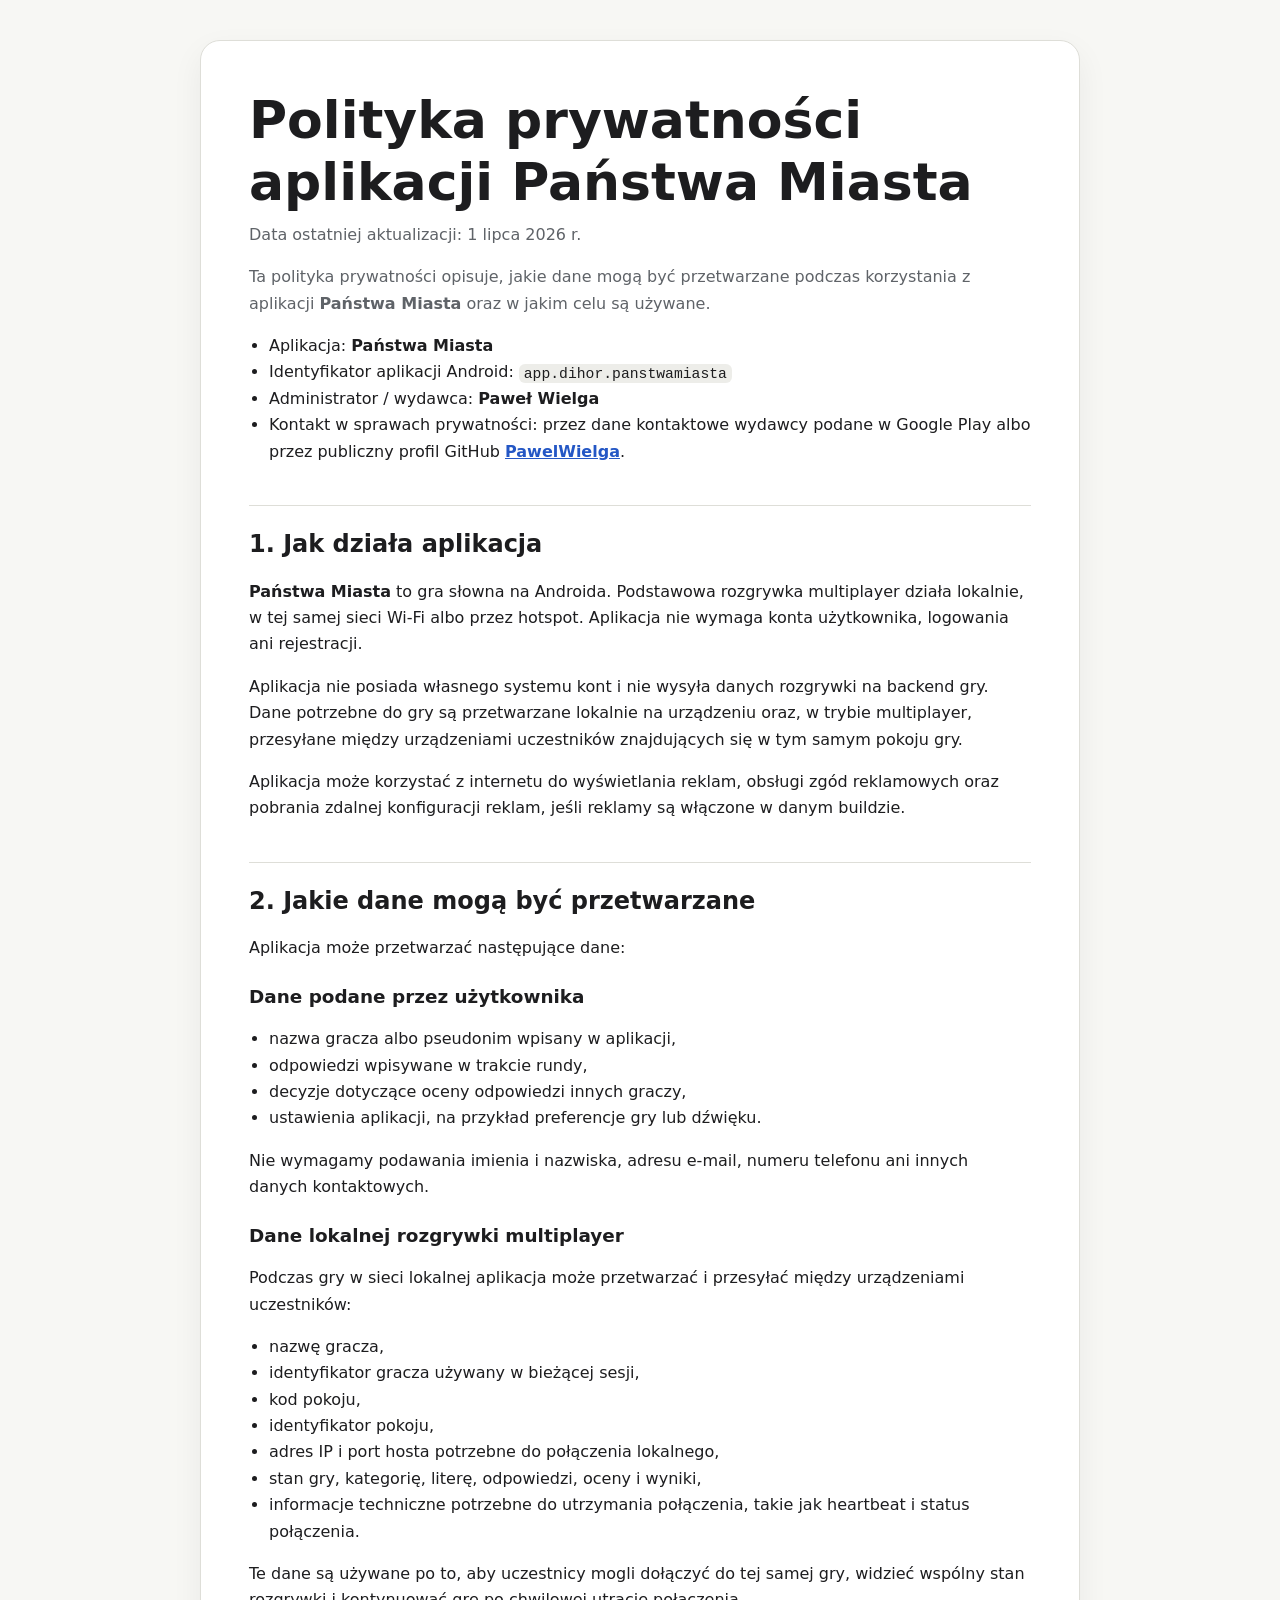
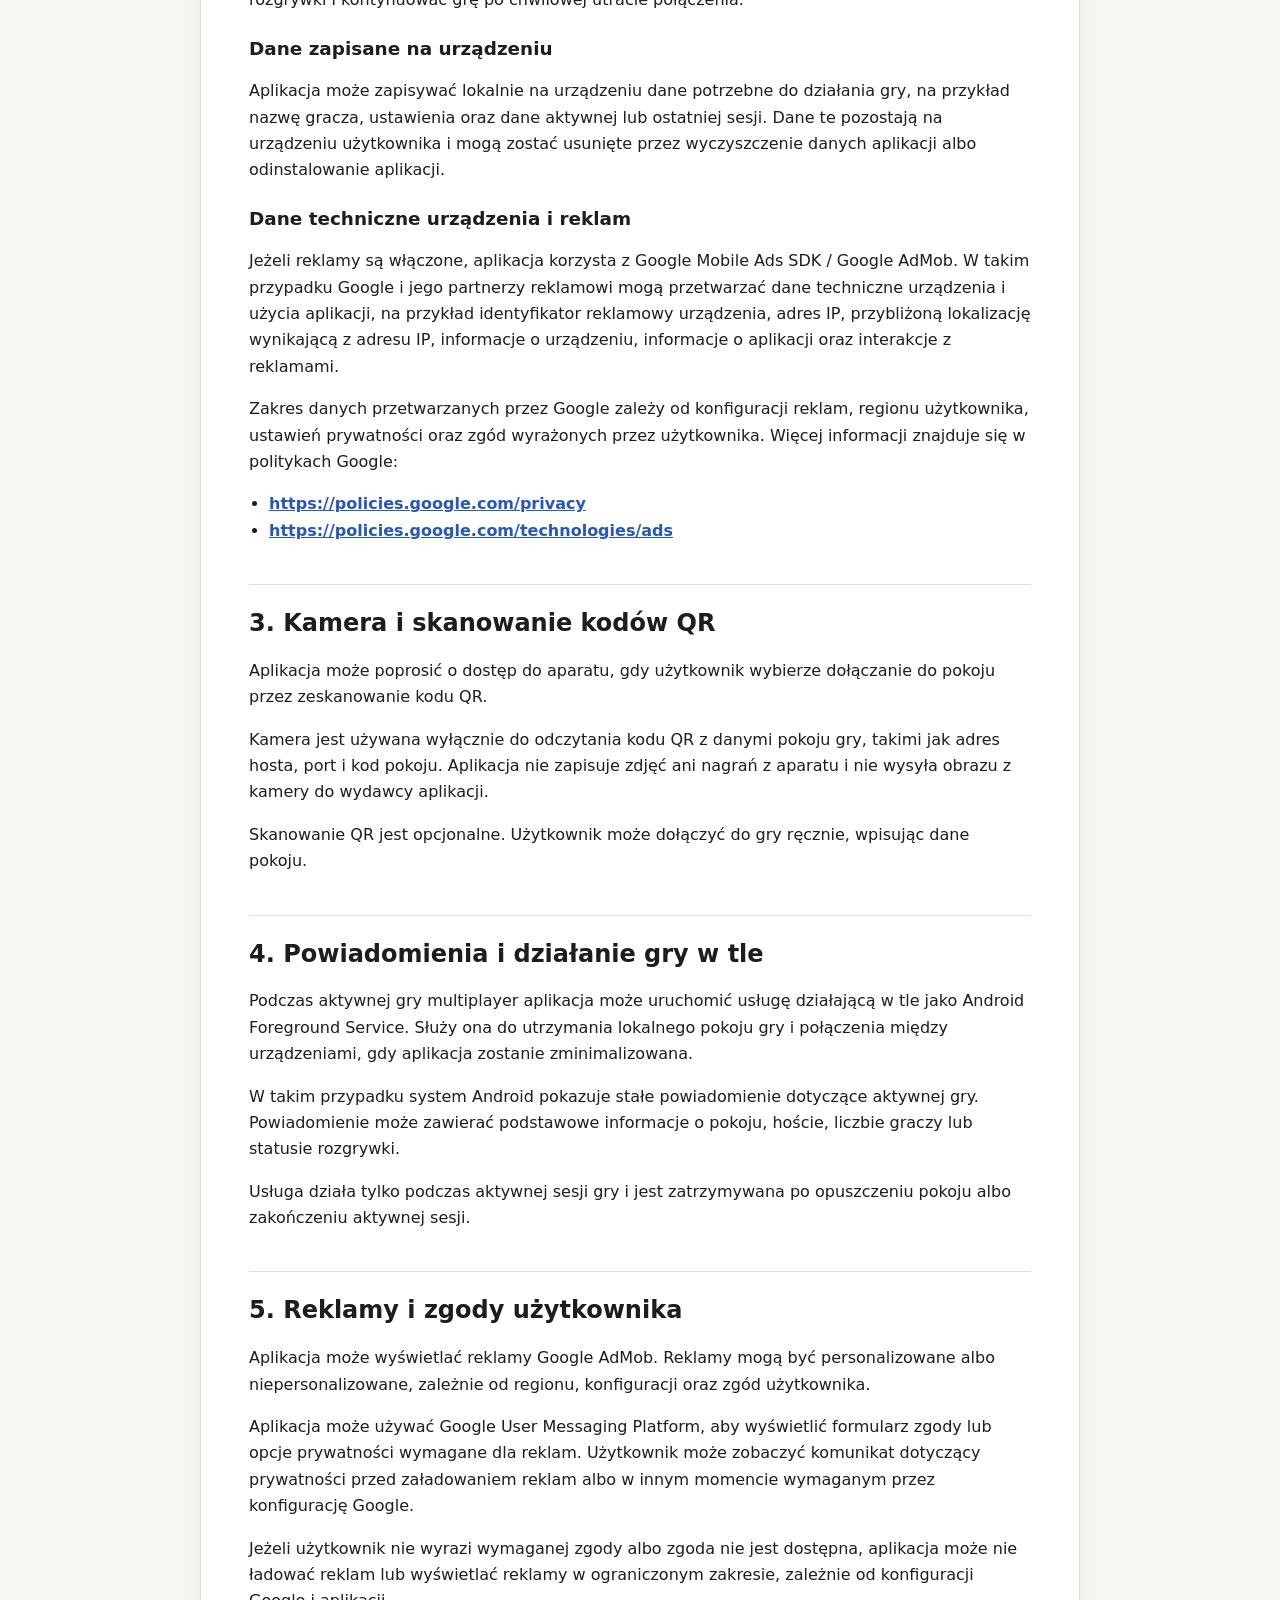
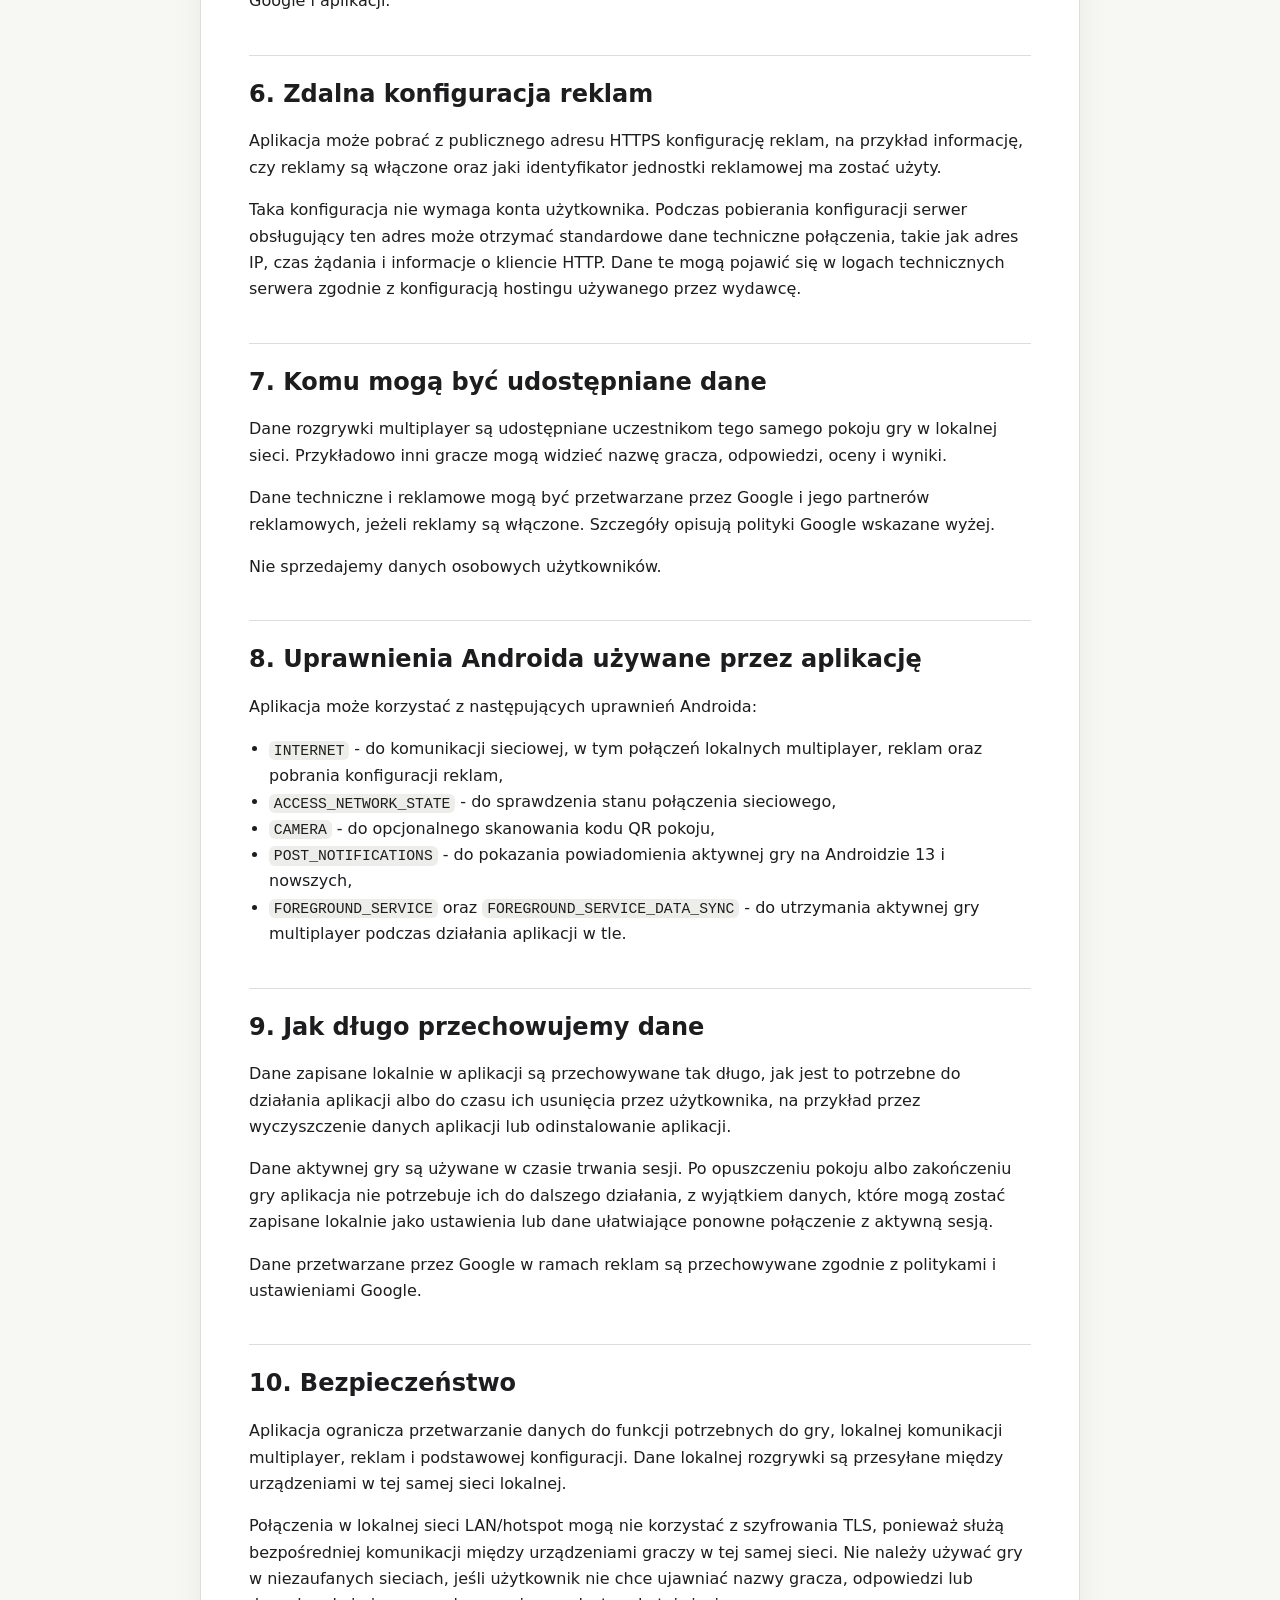
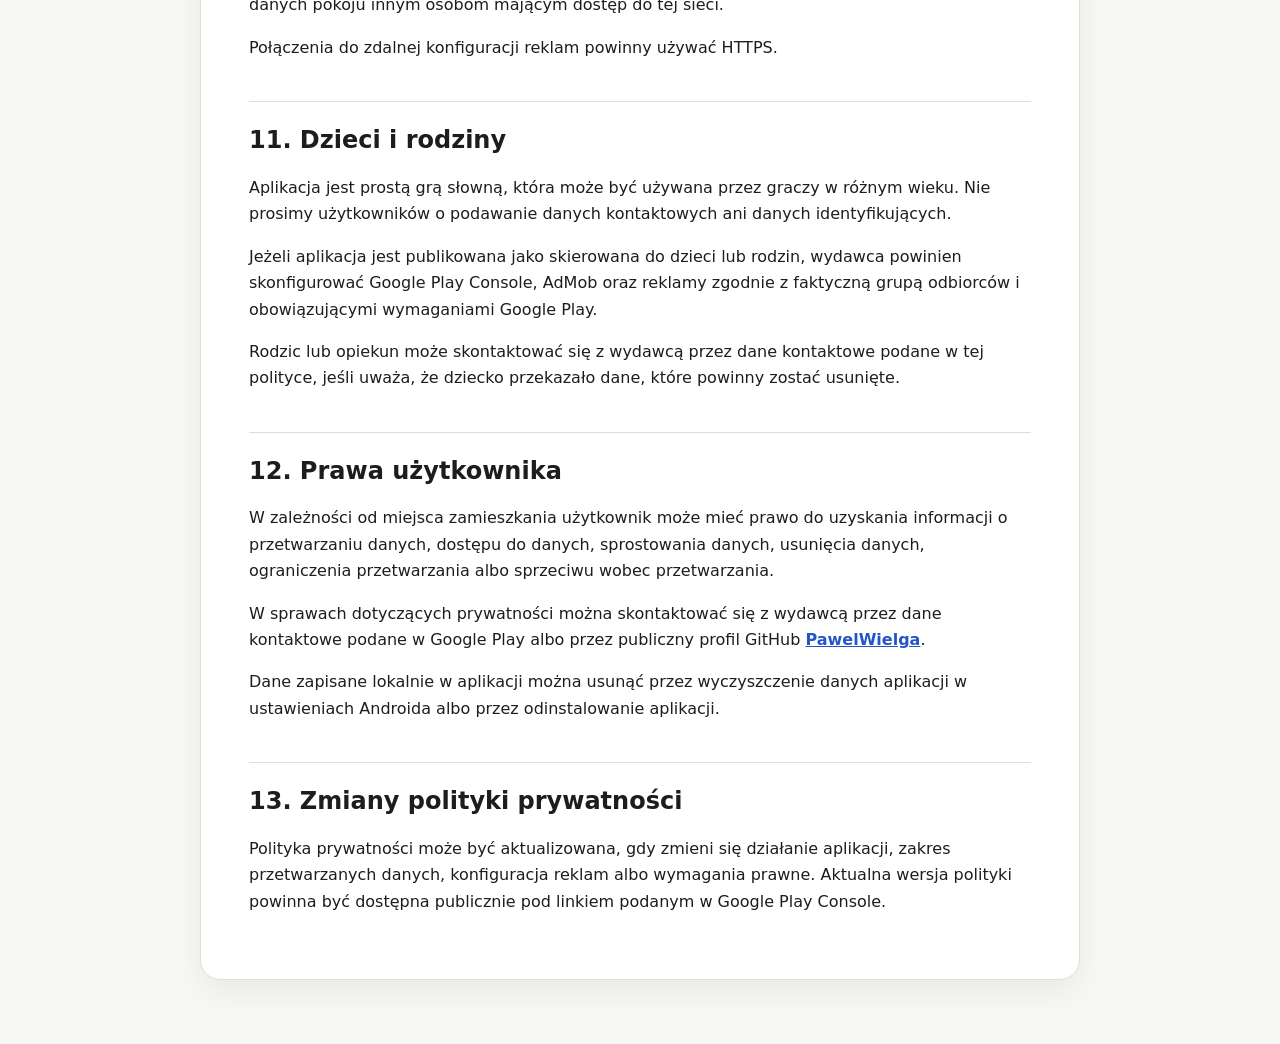
==== privacy-policy/index.html @ cb7a9057 "Add public privacy policy page" ====
<!doctype html>
<html lang="pl">
<head>
  <meta charset="utf-8">
  <meta name="viewport" content="width=device-width, initial-scale=1">
  <title>Polityka prywatności - Państwa Miasta</title>
  <meta name="description" content="Polityka prywatności aplikacji Państwa Miasta.">
  <style>
    :root {
      color-scheme: light dark;
      --background: #f7f7f4;
      --surface: #ffffff;
      --text: #1d1d1f;
      --muted: #5f6368;
      --accent: #2457c5;
      --border: #deded8;
    }

    @media (prefers-color-scheme: dark) {
      :root {
        --background: #111214;
        --surface: #1b1c1f;
        --text: #f5f5f5;
        --muted: #b8b8b8;
        --accent: #8ab4ff;
        --border: #303236;
      }
    }

    * {
      box-sizing: border-box;
    }

    body {
      margin: 0;
      font-family: system-ui, -apple-system, BlinkMacSystemFont, "Segoe UI", sans-serif;
      background: var(--background);
      color: var(--text);
      line-height: 1.65;
    }

    main {
      max-width: 920px;
      margin: 0 auto;
      padding: 40px 20px 64px;
    }

    article {
      background: var(--surface);
      border: 1px solid var(--border);
      border-radius: 20px;
      padding: clamp(24px, 5vw, 48px);
      box-shadow: 0 12px 32px rgba(0, 0, 0, 0.06);
    }

    h1, h2, h3 {
      line-height: 1.2;
      color: var(--text);
    }

    h1 {
      margin: 0 0 8px;
      font-size: clamp(2rem, 6vw, 3.25rem);
    }

    h2 {
      margin-top: 40px;
      padding-top: 24px;
      border-top: 1px solid var(--border);
      font-size: 1.5rem;
    }

    h3 {
      margin-top: 24px;
      font-size: 1.15rem;
    }

    p, li {
      font-size: 1rem;
    }

    .lead, .meta {
      color: var(--muted);
    }

    .meta {
      margin-top: 0;
    }

    a {
      color: var(--accent);
      font-weight: 650;
    }

    code {
      padding: 0.1rem 0.3rem;
      border-radius: 6px;
      background: color-mix(in srgb, var(--border) 55%, transparent);
      font-family: ui-monospace, SFMono-Regular, Menlo, Consolas, monospace;
      font-size: 0.92em;
    }

    ul {
      padding-left: 1.25rem;
    }
  </style>
</head>
<body>
  <main>
    <article>
      <h1>Polityka prywatności aplikacji Państwa Miasta</h1>
      <p class="meta">Data ostatniej aktualizacji: 1 lipca 2026 r.</p>
      <p class="lead">Ta polityka prywatności opisuje, jakie dane mogą być przetwarzane podczas korzystania z aplikacji <strong>Państwa Miasta</strong> oraz w jakim celu są używane.</p>

      <ul>
        <li>Aplikacja: <strong>Państwa Miasta</strong></li>
        <li>Identyfikator aplikacji Android: <code>app.dihor.panstwamiasta</code></li>
        <li>Administrator / wydawca: <strong>Paweł Wielga</strong></li>
        <li>Kontakt w sprawach prywatności: przez dane kontaktowe wydawcy podane w Google Play albo przez publiczny profil GitHub <a href="https://github.com/PawelWielga">PawelWielga</a>.</li>
      </ul>

      <h2>1. Jak działa aplikacja</h2>
      <p><strong>Państwa Miasta</strong> to gra słowna na Androida. Podstawowa rozgrywka multiplayer działa lokalnie, w tej samej sieci Wi-Fi albo przez hotspot. Aplikacja nie wymaga konta użytkownika, logowania ani rejestracji.</p>
      <p>Aplikacja nie posiada własnego systemu kont i nie wysyła danych rozgrywki na backend gry. Dane potrzebne do gry są przetwarzane lokalnie na urządzeniu oraz, w trybie multiplayer, przesyłane między urządzeniami uczestników znajdujących się w tym samym pokoju gry.</p>
      <p>Aplikacja może korzystać z internetu do wyświetlania reklam, obsługi zgód reklamowych oraz pobrania zdalnej konfiguracji reklam, jeśli reklamy są włączone w danym buildzie.</p>

      <h2>2. Jakie dane mogą być przetwarzane</h2>
      <p>Aplikacja może przetwarzać następujące dane:</p>

      <h3>Dane podane przez użytkownika</h3>
      <ul>
        <li>nazwa gracza albo pseudonim wpisany w aplikacji,</li>
        <li>odpowiedzi wpisywane w trakcie rundy,</li>
        <li>decyzje dotyczące oceny odpowiedzi innych graczy,</li>
        <li>ustawienia aplikacji, na przykład preferencje gry lub dźwięku.</li>
      </ul>
      <p>Nie wymagamy podawania imienia i nazwiska, adresu e-mail, numeru telefonu ani innych danych kontaktowych.</p>

      <h3>Dane lokalnej rozgrywki multiplayer</h3>
      <p>Podczas gry w sieci lokalnej aplikacja może przetwarzać i przesyłać między urządzeniami uczestników:</p>
      <ul>
        <li>nazwę gracza,</li>
        <li>identyfikator gracza używany w bieżącej sesji,</li>
        <li>kod pokoju,</li>
        <li>identyfikator pokoju,</li>
        <li>adres IP i port hosta potrzebne do połączenia lokalnego,</li>
        <li>stan gry, kategorię, literę, odpowiedzi, oceny i wyniki,</li>
        <li>informacje techniczne potrzebne do utrzymania połączenia, takie jak heartbeat i status połączenia.</li>
      </ul>
      <p>Te dane są używane po to, aby uczestnicy mogli dołączyć do tej samej gry, widzieć wspólny stan rozgrywki i kontynuować grę po chwilowej utracie połączenia.</p>

      <h3>Dane zapisane na urządzeniu</h3>
      <p>Aplikacja może zapisywać lokalnie na urządzeniu dane potrzebne do działania gry, na przykład nazwę gracza, ustawienia oraz dane aktywnej lub ostatniej sesji. Dane te pozostają na urządzeniu użytkownika i mogą zostać usunięte przez wyczyszczenie danych aplikacji albo odinstalowanie aplikacji.</p>

      <h3>Dane techniczne urządzenia i reklam</h3>
      <p>Jeżeli reklamy są włączone, aplikacja korzysta z Google Mobile Ads SDK / Google AdMob. W takim przypadku Google i jego partnerzy reklamowi mogą przetwarzać dane techniczne urządzenia i użycia aplikacji, na przykład identyfikator reklamowy urządzenia, adres IP, przybliżoną lokalizację wynikającą z adresu IP, informacje o urządzeniu, informacje o aplikacji oraz interakcje z reklamami.</p>
      <p>Zakres danych przetwarzanych przez Google zależy od konfiguracji reklam, regionu użytkownika, ustawień prywatności oraz zgód wyrażonych przez użytkownika. Więcej informacji znajduje się w politykach Google:</p>
      <ul>
        <li><a href="https://policies.google.com/privacy">https://policies.google.com/privacy</a></li>
        <li><a href="https://policies.google.com/technologies/ads">https://policies.google.com/technologies/ads</a></li>
      </ul>

      <h2>3. Kamera i skanowanie kodów QR</h2>
      <p>Aplikacja może poprosić o dostęp do aparatu, gdy użytkownik wybierze dołączanie do pokoju przez zeskanowanie kodu QR.</p>
      <p>Kamera jest używana wyłącznie do odczytania kodu QR z danymi pokoju gry, takimi jak adres hosta, port i kod pokoju. Aplikacja nie zapisuje zdjęć ani nagrań z aparatu i nie wysyła obrazu z kamery do wydawcy aplikacji.</p>
      <p>Skanowanie QR jest opcjonalne. Użytkownik może dołączyć do gry ręcznie, wpisując dane pokoju.</p>

      <h2>4. Powiadomienia i działanie gry w tle</h2>
      <p>Podczas aktywnej gry multiplayer aplikacja może uruchomić usługę działającą w tle jako Android Foreground Service. Służy ona do utrzymania lokalnego pokoju gry i połączenia między urządzeniami, gdy aplikacja zostanie zminimalizowana.</p>
      <p>W takim przypadku system Android pokazuje stałe powiadomienie dotyczące aktywnej gry. Powiadomienie może zawierać podstawowe informacje o pokoju, hoście, liczbie graczy lub statusie rozgrywki.</p>
      <p>Usługa działa tylko podczas aktywnej sesji gry i jest zatrzymywana po opuszczeniu pokoju albo zakończeniu aktywnej sesji.</p>

      <h2>5. Reklamy i zgody użytkownika</h2>
      <p>Aplikacja może wyświetlać reklamy Google AdMob. Reklamy mogą być personalizowane albo niepersonalizowane, zależnie od regionu, konfiguracji oraz zgód użytkownika.</p>
      <p>Aplikacja może używać Google User Messaging Platform, aby wyświetlić formularz zgody lub opcje prywatności wymagane dla reklam. Użytkownik może zobaczyć komunikat dotyczący prywatności przed załadowaniem reklam albo w innym momencie wymaganym przez konfigurację Google.</p>
      <p>Jeżeli użytkownik nie wyrazi wymaganej zgody albo zgoda nie jest dostępna, aplikacja może nie ładować reklam lub wyświetlać reklamy w ograniczonym zakresie, zależnie od konfiguracji Google i aplikacji.</p>

      <h2>6. Zdalna konfiguracja reklam</h2>
      <p>Aplikacja może pobrać z publicznego adresu HTTPS konfigurację reklam, na przykład informację, czy reklamy są włączone oraz jaki identyfikator jednostki reklamowej ma zostać użyty.</p>
      <p>Taka konfiguracja nie wymaga konta użytkownika. Podczas pobierania konfiguracji serwer obsługujący ten adres może otrzymać standardowe dane techniczne połączenia, takie jak adres IP, czas żądania i informacje o kliencie HTTP. Dane te mogą pojawić się w logach technicznych serwera zgodnie z konfiguracją hostingu używanego przez wydawcę.</p>

      <h2>7. Komu mogą być udostępniane dane</h2>
      <p>Dane rozgrywki multiplayer są udostępniane uczestnikom tego samego pokoju gry w lokalnej sieci. Przykładowo inni gracze mogą widzieć nazwę gracza, odpowiedzi, oceny i wyniki.</p>
      <p>Dane techniczne i reklamowe mogą być przetwarzane przez Google i jego partnerów reklamowych, jeżeli reklamy są włączone. Szczegóły opisują polityki Google wskazane wyżej.</p>
      <p>Nie sprzedajemy danych osobowych użytkowników.</p>

      <h2>8. Uprawnienia Androida używane przez aplikację</h2>
      <p>Aplikacja może korzystać z następujących uprawnień Androida:</p>
      <ul>
        <li><code>INTERNET</code> - do komunikacji sieciowej, w tym połączeń lokalnych multiplayer, reklam oraz pobrania konfiguracji reklam,</li>
        <li><code>ACCESS_NETWORK_STATE</code> - do sprawdzenia stanu połączenia sieciowego,</li>
        <li><code>CAMERA</code> - do opcjonalnego skanowania kodu QR pokoju,</li>
        <li><code>POST_NOTIFICATIONS</code> - do pokazania powiadomienia aktywnej gry na Androidzie 13 i nowszych,</li>
        <li><code>FOREGROUND_SERVICE</code> oraz <code>FOREGROUND_SERVICE_DATA_SYNC</code> - do utrzymania aktywnej gry multiplayer podczas działania aplikacji w tle.</li>
      </ul>

      <h2>9. Jak długo przechowujemy dane</h2>
      <p>Dane zapisane lokalnie w aplikacji są przechowywane tak długo, jak jest to potrzebne do działania aplikacji albo do czasu ich usunięcia przez użytkownika, na przykład przez wyczyszczenie danych aplikacji lub odinstalowanie aplikacji.</p>
      <p>Dane aktywnej gry są używane w czasie trwania sesji. Po opuszczeniu pokoju albo zakończeniu gry aplikacja nie potrzebuje ich do dalszego działania, z wyjątkiem danych, które mogą zostać zapisane lokalnie jako ustawienia lub dane ułatwiające ponowne połączenie z aktywną sesją.</p>
      <p>Dane przetwarzane przez Google w ramach reklam są przechowywane zgodnie z politykami i ustawieniami Google.</p>

      <h2>10. Bezpieczeństwo</h2>
      <p>Aplikacja ogranicza przetwarzanie danych do funkcji potrzebnych do gry, lokalnej komunikacji multiplayer, reklam i podstawowej konfiguracji. Dane lokalnej rozgrywki są przesyłane między urządzeniami w tej samej sieci lokalnej.</p>
      <p>Połączenia w lokalnej sieci LAN/hotspot mogą nie korzystać z szyfrowania TLS, ponieważ służą bezpośredniej komunikacji między urządzeniami graczy w tej samej sieci. Nie należy używać gry w niezaufanych sieciach, jeśli użytkownik nie chce ujawniać nazwy gracza, odpowiedzi lub danych pokoju innym osobom mającym dostęp do tej sieci.</p>
      <p>Połączenia do zdalnej konfiguracji reklam powinny używać HTTPS.</p>

      <h2>11. Dzieci i rodziny</h2>
      <p>Aplikacja jest prostą grą słowną, która może być używana przez graczy w różnym wieku. Nie prosimy użytkowników o podawanie danych kontaktowych ani danych identyfikujących.</p>
      <p>Jeżeli aplikacja jest publikowana jako skierowana do dzieci lub rodzin, wydawca powinien skonfigurować Google Play Console, AdMob oraz reklamy zgodnie z faktyczną grupą odbiorców i obowiązującymi wymaganiami Google Play.</p>
      <p>Rodzic lub opiekun może skontaktować się z wydawcą przez dane kontaktowe podane w tej polityce, jeśli uważa, że dziecko przekazało dane, które powinny zostać usunięte.</p>

      <h2>12. Prawa użytkownika</h2>
      <p>W zależności od miejsca zamieszkania użytkownik może mieć prawo do uzyskania informacji o przetwarzaniu danych, dostępu do danych, sprostowania danych, usunięcia danych, ograniczenia przetwarzania albo sprzeciwu wobec przetwarzania.</p>
      <p>W sprawach dotyczących prywatności można skontaktować się z wydawcą przez dane kontaktowe podane w Google Play albo przez publiczny profil GitHub <a href="https://github.com/PawelWielga">PawelWielga</a>.</p>
      <p>Dane zapisane lokalnie w aplikacji można usunąć przez wyczyszczenie danych aplikacji w ustawieniach Androida albo przez odinstalowanie aplikacji.</p>

      <h2>13. Zmiany polityki prywatności</h2>
      <p>Polityka prywatności może być aktualizowana, gdy zmieni się działanie aplikacji, zakres przetwarzanych danych, konfiguracja reklam albo wymagania prawne. Aktualna wersja polityki powinna być dostępna publicznie pod linkiem podanym w Google Play Console.</p>
    </article>
  </main>
</body>
</html>
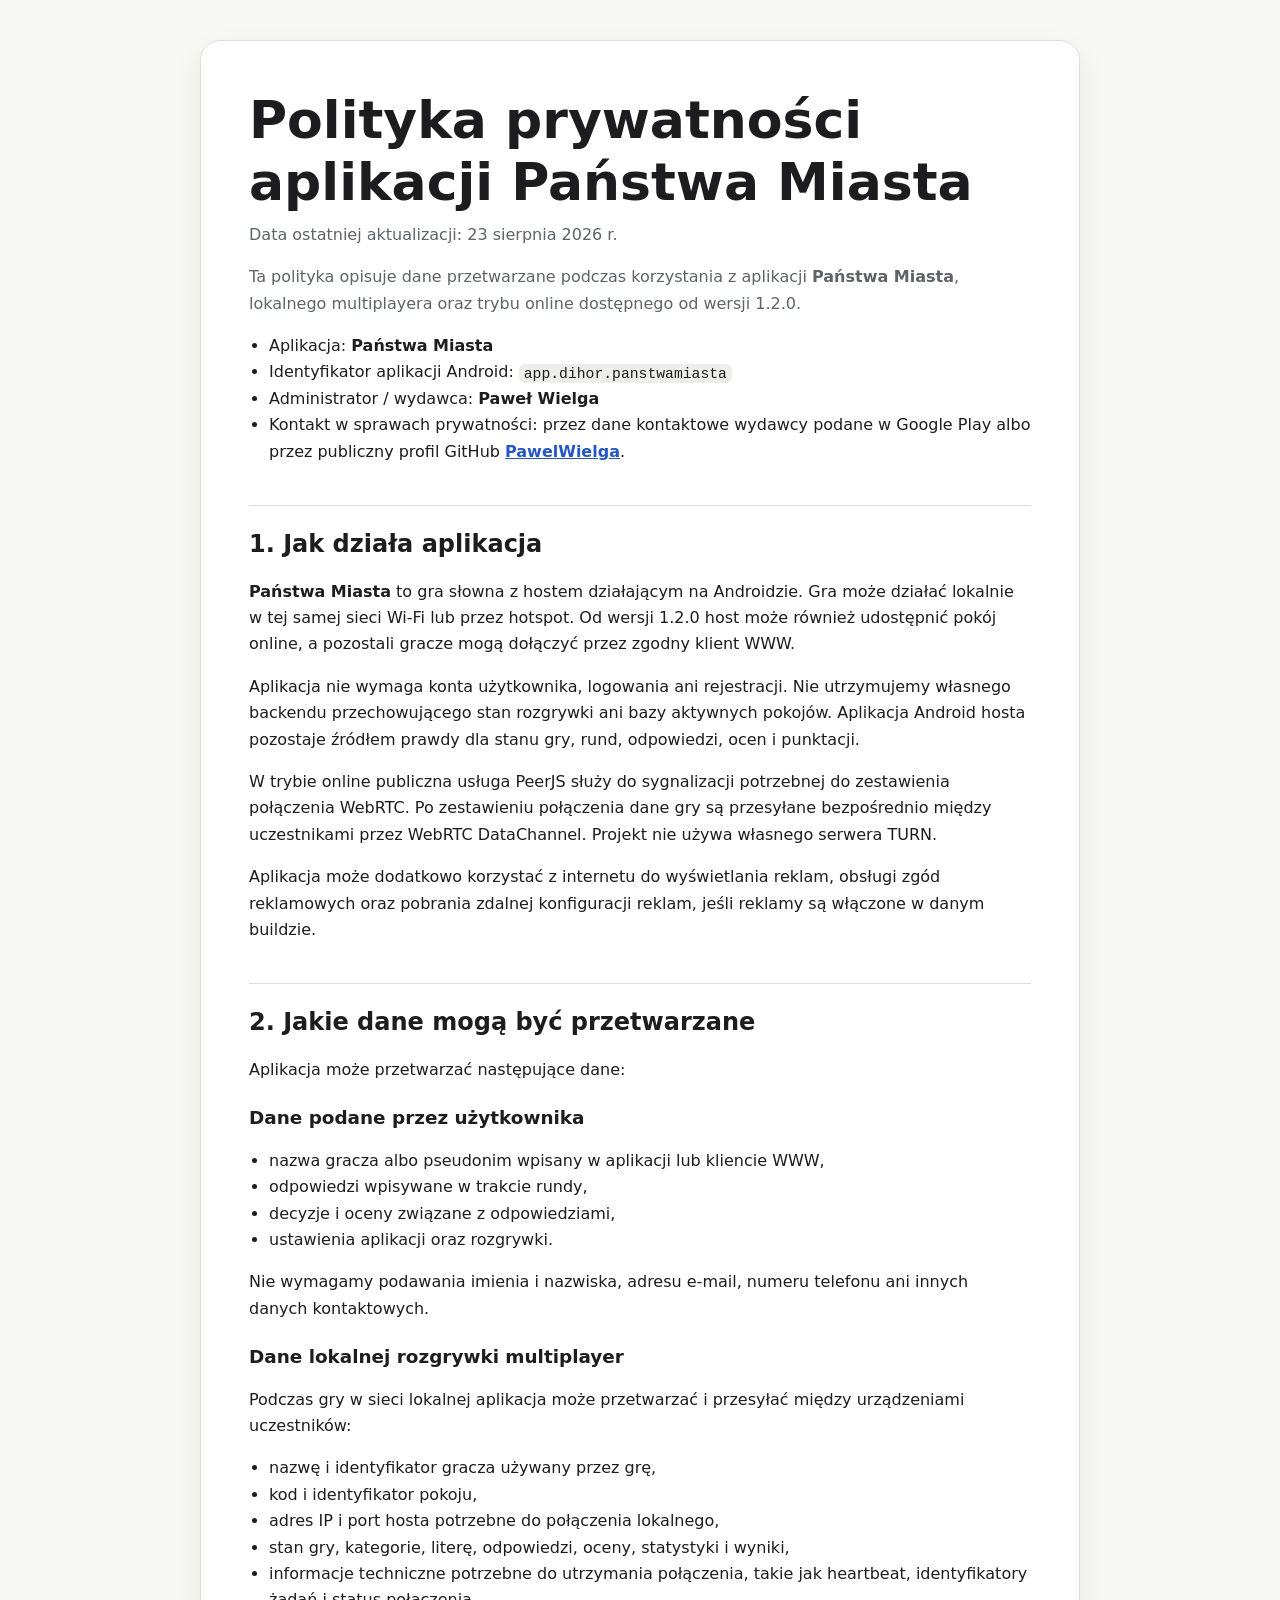
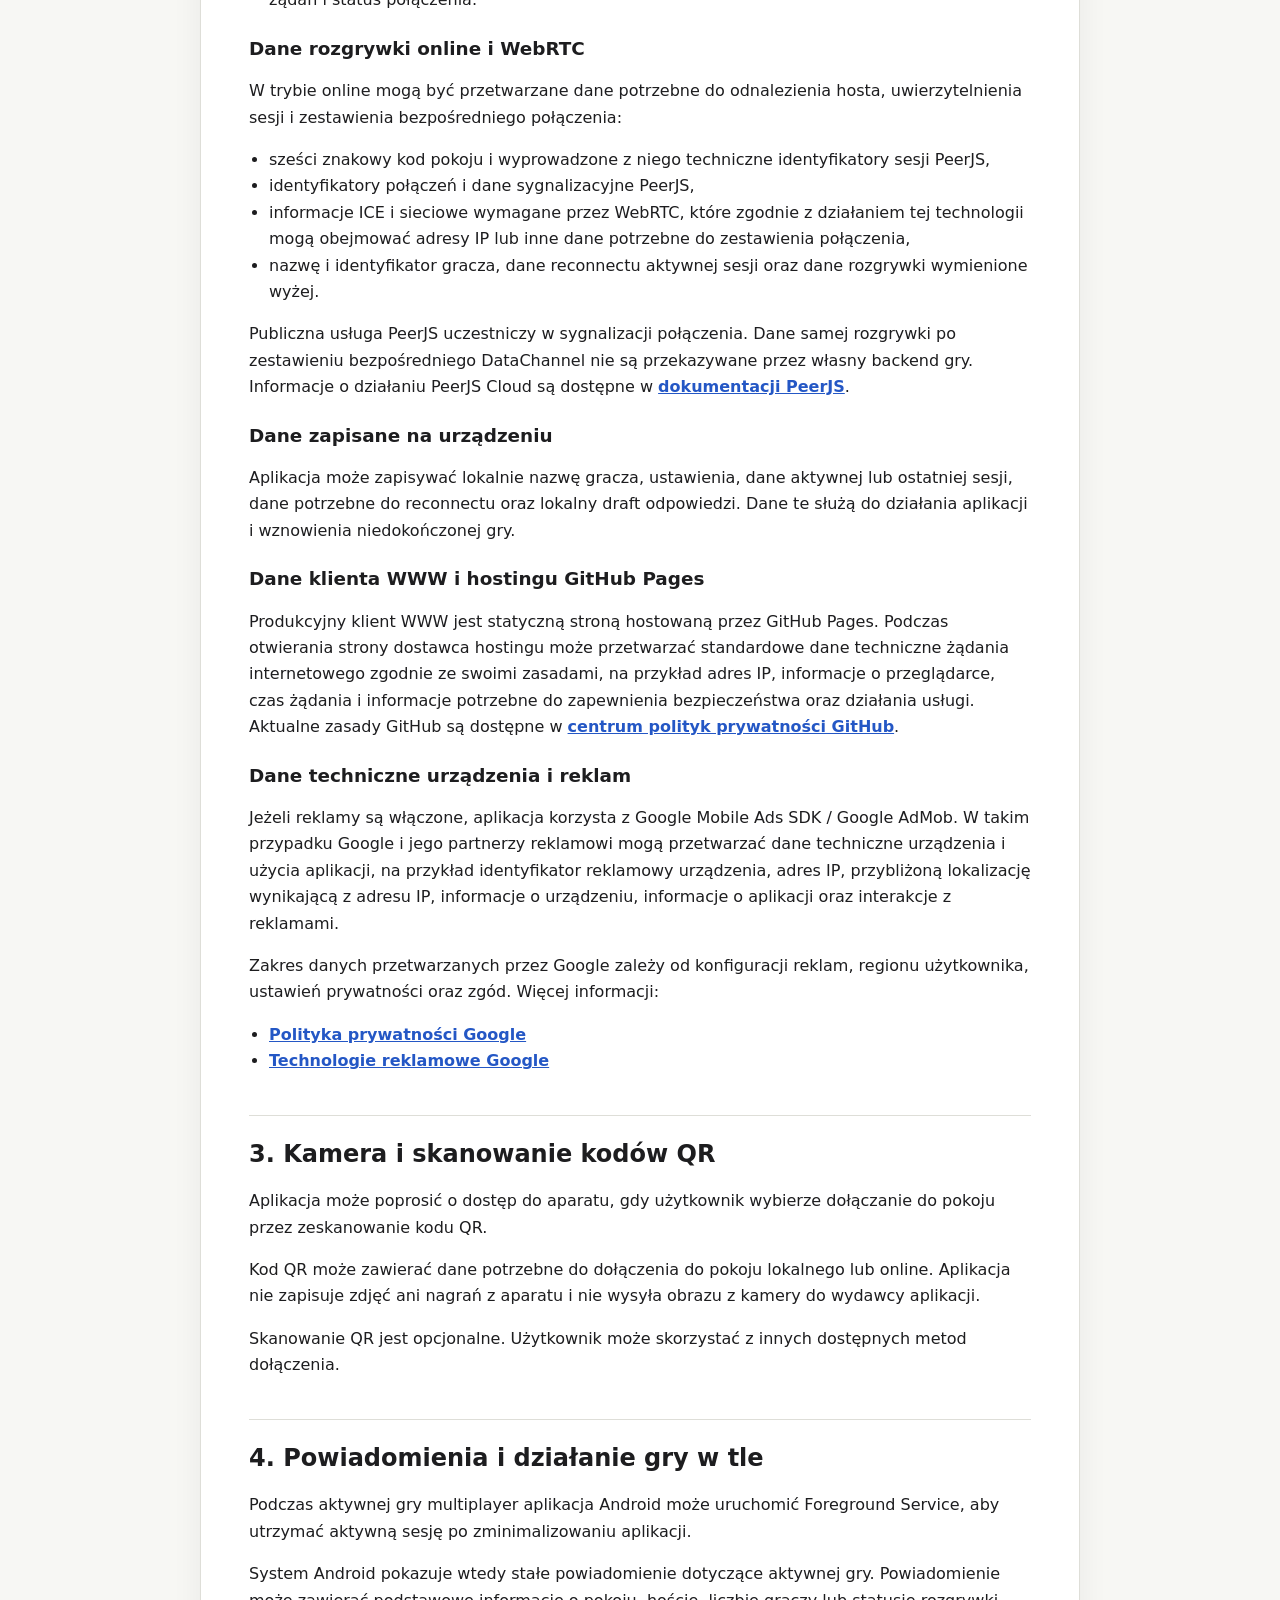
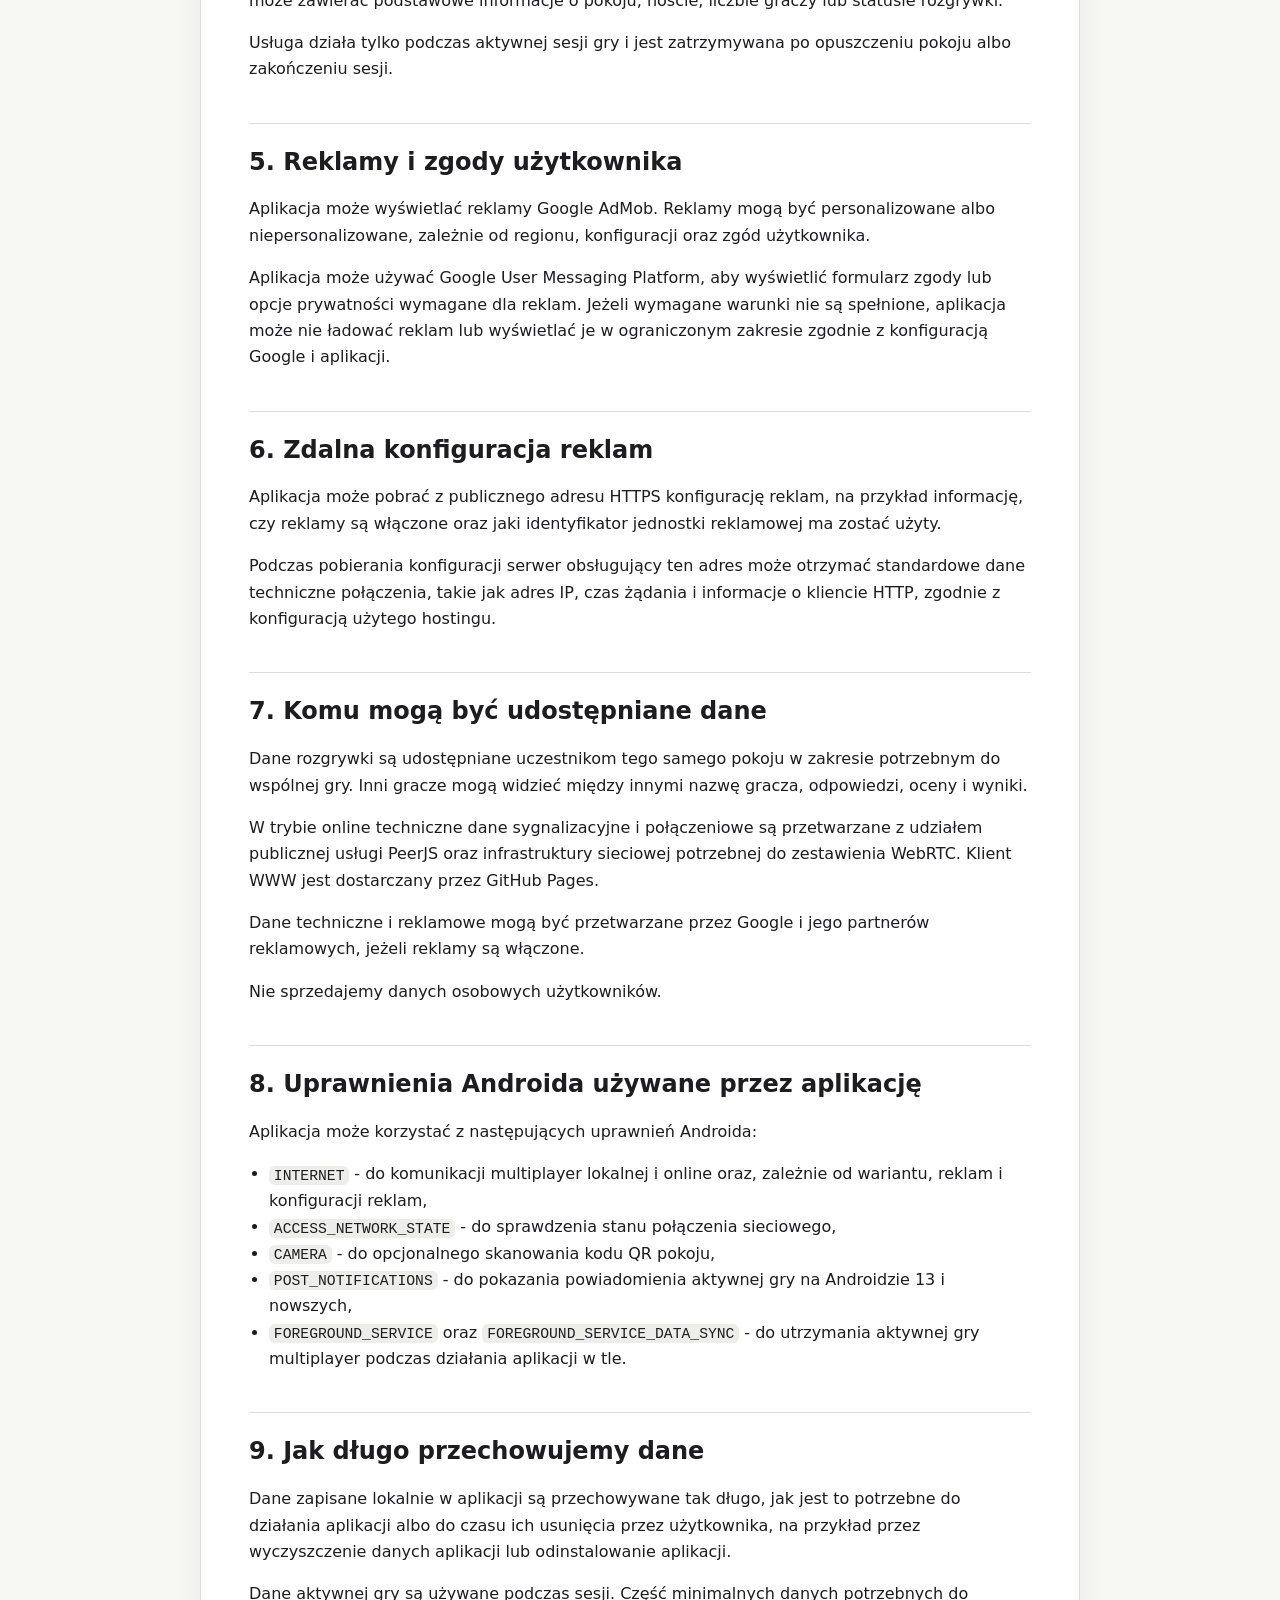
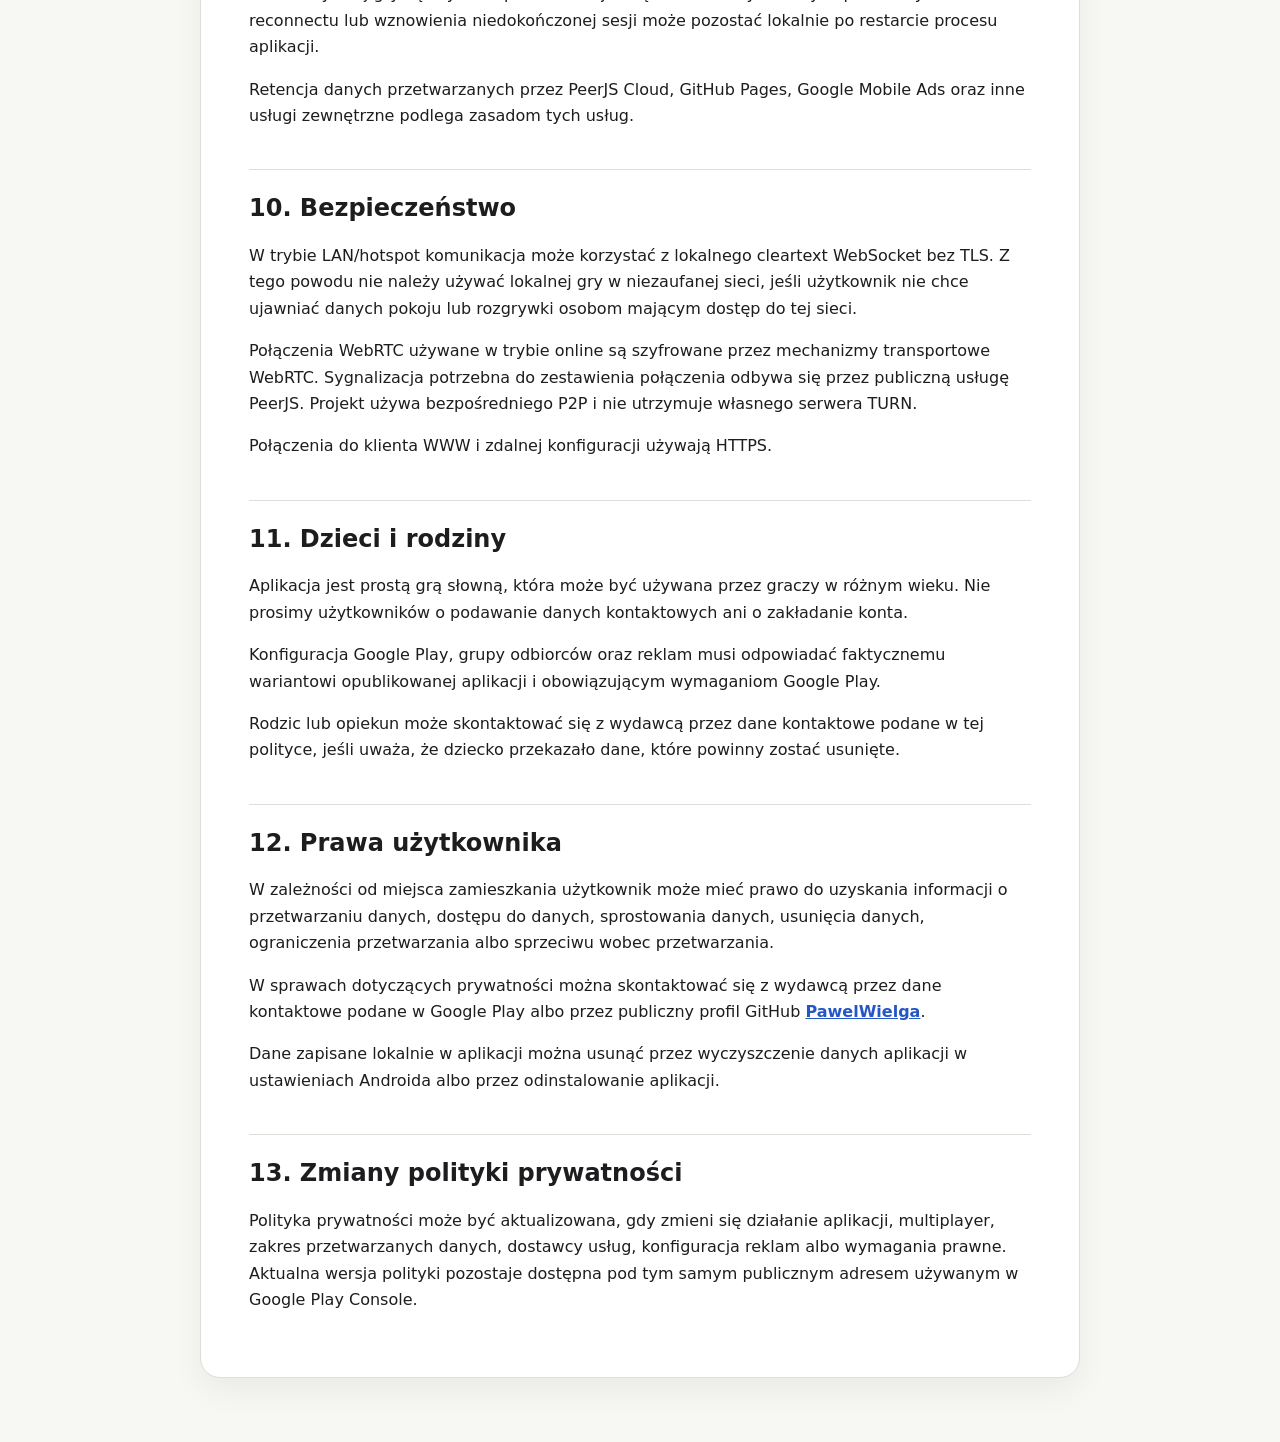
==== commit 04cc4e06: "docs(privacy): cover online multiplayer" ====
--- a/privacy-policy/index.html
+++ b/privacy-policy/index.html
@@ -4,7 +4,7 @@
   <meta charset="utf-8">
   <meta name="viewport" content="width=device-width, initial-scale=1">
   <title>Polityka prywatności - Państwa Miasta</title>
-  <meta name="description" content="Polityka prywatności aplikacji Państwa Miasta.">
+  <meta name="description" content="Polityka prywatności aplikacji Państwa Miasta, w tym multiplayera lokalnego i online.">
   <style>
     :root {
       color-scheme: light dark;
@@ -109,8 +109,8 @@
   <main>
     <article>
       <h1>Polityka prywatności aplikacji Państwa Miasta</h1>
-      <p class="meta">Data ostatniej aktualizacji: 1 lipca 2026 r.</p>
-      <p class="lead">Ta polityka prywatności opisuje, jakie dane mogą być przetwarzane podczas korzystania z aplikacji <strong>Państwa Miasta</strong> oraz w jakim celu są używane.</p>
+      <p class="meta">Data ostatniej aktualizacji: 23 sierpnia 2026 r.</p>
+      <p class="lead">Ta polityka opisuje dane przetwarzane podczas korzystania z aplikacji <strong>Państwa Miasta</strong>, lokalnego multiplayera oraz trybu online dostępnego od wersji 1.2.0.</p>
 
       <ul>
         <li>Aplikacja: <strong>Państwa Miasta</strong></li>
@@ -120,74 +120,85 @@
       </ul>
 
       <h2>1. Jak działa aplikacja</h2>
-      <p><strong>Państwa Miasta</strong> to gra słowna na Androida. Podstawowa rozgrywka multiplayer działa lokalnie, w tej samej sieci Wi-Fi albo przez hotspot. Aplikacja nie wymaga konta użytkownika, logowania ani rejestracji.</p>
-      <p>Aplikacja nie posiada własnego systemu kont i nie wysyła danych rozgrywki na backend gry. Dane potrzebne do gry są przetwarzane lokalnie na urządzeniu oraz, w trybie multiplayer, przesyłane między urządzeniami uczestników znajdujących się w tym samym pokoju gry.</p>
-      <p>Aplikacja może korzystać z internetu do wyświetlania reklam, obsługi zgód reklamowych oraz pobrania zdalnej konfiguracji reklam, jeśli reklamy są włączone w danym buildzie.</p>
+      <p><strong>Państwa Miasta</strong> to gra słowna z hostem działającym na Androidzie. Gra może działać lokalnie w tej samej sieci Wi-Fi lub przez hotspot. Od wersji 1.2.0 host może również udostępnić pokój online, a pozostali gracze mogą dołączyć przez zgodny klient WWW.</p>
+      <p>Aplikacja nie wymaga konta użytkownika, logowania ani rejestracji. Nie utrzymujemy własnego backendu przechowującego stan rozgrywki ani bazy aktywnych pokojów. Aplikacja Android hosta pozostaje źródłem prawdy dla stanu gry, rund, odpowiedzi, ocen i punktacji.</p>
+      <p>W trybie online publiczna usługa PeerJS służy do sygnalizacji potrzebnej do zestawienia połączenia WebRTC. Po zestawieniu połączenia dane gry są przesyłane bezpośrednio między uczestnikami przez WebRTC DataChannel. Projekt nie używa własnego serwera TURN.</p>
+      <p>Aplikacja może dodatkowo korzystać z internetu do wyświetlania reklam, obsługi zgód reklamowych oraz pobrania zdalnej konfiguracji reklam, jeśli reklamy są włączone w danym buildzie.</p>
 
       <h2>2. Jakie dane mogą być przetwarzane</h2>
       <p>Aplikacja może przetwarzać następujące dane:</p>
 
       <h3>Dane podane przez użytkownika</h3>
       <ul>
-        <li>nazwa gracza albo pseudonim wpisany w aplikacji,</li>
+        <li>nazwa gracza albo pseudonim wpisany w aplikacji lub kliencie WWW,</li>
         <li>odpowiedzi wpisywane w trakcie rundy,</li>
-        <li>decyzje dotyczące oceny odpowiedzi innych graczy,</li>
-        <li>ustawienia aplikacji, na przykład preferencje gry lub dźwięku.</li>
+        <li>decyzje i oceny związane z odpowiedziami,</li>
+        <li>ustawienia aplikacji oraz rozgrywki.</li>
       </ul>
       <p>Nie wymagamy podawania imienia i nazwiska, adresu e-mail, numeru telefonu ani innych danych kontaktowych.</p>
 
       <h3>Dane lokalnej rozgrywki multiplayer</h3>
       <p>Podczas gry w sieci lokalnej aplikacja może przetwarzać i przesyłać między urządzeniami uczestników:</p>
       <ul>
-        <li>nazwę gracza,</li>
-        <li>identyfikator gracza używany w bieżącej sesji,</li>
-        <li>kod pokoju,</li>
-        <li>identyfikator pokoju,</li>
+        <li>nazwę i identyfikator gracza używany przez grę,</li>
+        <li>kod i identyfikator pokoju,</li>
         <li>adres IP i port hosta potrzebne do połączenia lokalnego,</li>
-        <li>stan gry, kategorię, literę, odpowiedzi, oceny i wyniki,</li>
-        <li>informacje techniczne potrzebne do utrzymania połączenia, takie jak heartbeat i status połączenia.</li>
-      </ul>
-      <p>Te dane są używane po to, aby uczestnicy mogli dołączyć do tej samej gry, widzieć wspólny stan rozgrywki i kontynuować grę po chwilowej utracie połączenia.</p>
+        <li>stan gry, kategorie, literę, odpowiedzi, oceny, statystyki i wyniki,</li>
+        <li>informacje techniczne potrzebne do utrzymania połączenia, takie jak heartbeat, identyfikatory żądań i status połączenia.</li>
+      </ul>
+
+      <h3>Dane rozgrywki online i WebRTC</h3>
+      <p>W trybie online mogą być przetwarzane dane potrzebne do odnalezienia hosta, uwierzytelnienia sesji i zestawienia bezpośredniego połączenia:</p>
+      <ul>
+        <li>sześci znakowy kod pokoju i wyprowadzone z niego techniczne identyfikatory sesji PeerJS,</li>
+        <li>identyfikatory połączeń i dane sygnalizacyjne PeerJS,</li>
+        <li>informacje ICE i sieciowe wymagane przez WebRTC, które zgodnie z działaniem tej technologii mogą obejmować adresy IP lub inne dane potrzebne do zestawienia połączenia,</li>
+        <li>nazwę i identyfikator gracza, dane reconnectu aktywnej sesji oraz dane rozgrywki wymienione wyżej.</li>
+      </ul>
+      <p>Publiczna usługa PeerJS uczestniczy w sygnalizacji połączenia. Dane samej rozgrywki po zestawieniu bezpośredniego DataChannel nie są przekazywane przez własny backend gry. Informacje o działaniu PeerJS Cloud są dostępne w <a href="https://peerjs.com/server/cloud">dokumentacji PeerJS</a>.</p>
 
       <h3>Dane zapisane na urządzeniu</h3>
-      <p>Aplikacja może zapisywać lokalnie na urządzeniu dane potrzebne do działania gry, na przykład nazwę gracza, ustawienia oraz dane aktywnej lub ostatniej sesji. Dane te pozostają na urządzeniu użytkownika i mogą zostać usunięte przez wyczyszczenie danych aplikacji albo odinstalowanie aplikacji.</p>
+      <p>Aplikacja może zapisywać lokalnie nazwę gracza, ustawienia, dane aktywnej lub ostatniej sesji, dane potrzebne do reconnectu oraz lokalny draft odpowiedzi. Dane te służą do działania aplikacji i wznowienia niedokończonej gry.</p>
+
+      <h3>Dane klienta WWW i hostingu GitHub Pages</h3>
+      <p>Produkcyjny klient WWW jest statyczną stroną hostowaną przez GitHub Pages. Podczas otwierania strony dostawca hostingu może przetwarzać standardowe dane techniczne żądania internetowego zgodnie ze swoimi zasadami, na przykład adres IP, informacje o przeglądarce, czas żądania i informacje potrzebne do zapewnienia bezpieczeństwa oraz działania usługi. Aktualne zasady GitHub są dostępne w <a href="https://docs.github.com/en/site-policy/privacy-policies">centrum polityk prywatności GitHub</a>.</p>
 
       <h3>Dane techniczne urządzenia i reklam</h3>
       <p>Jeżeli reklamy są włączone, aplikacja korzysta z Google Mobile Ads SDK / Google AdMob. W takim przypadku Google i jego partnerzy reklamowi mogą przetwarzać dane techniczne urządzenia i użycia aplikacji, na przykład identyfikator reklamowy urządzenia, adres IP, przybliżoną lokalizację wynikającą z adresu IP, informacje o urządzeniu, informacje o aplikacji oraz interakcje z reklamami.</p>
-      <p>Zakres danych przetwarzanych przez Google zależy od konfiguracji reklam, regionu użytkownika, ustawień prywatności oraz zgód wyrażonych przez użytkownika. Więcej informacji znajduje się w politykach Google:</p>
-      <ul>
-        <li><a href="https://policies.google.com/privacy">https://policies.google.com/privacy</a></li>
-        <li><a href="https://policies.google.com/technologies/ads">https://policies.google.com/technologies/ads</a></li>
+      <p>Zakres danych przetwarzanych przez Google zależy od konfiguracji reklam, regionu użytkownika, ustawień prywatności oraz zgód. Więcej informacji:</p>
+      <ul>
+        <li><a href="https://policies.google.com/privacy">Polityka prywatności Google</a></li>
+        <li><a href="https://policies.google.com/technologies/ads">Technologie reklamowe Google</a></li>
       </ul>
 
       <h2>3. Kamera i skanowanie kodów QR</h2>
       <p>Aplikacja może poprosić o dostęp do aparatu, gdy użytkownik wybierze dołączanie do pokoju przez zeskanowanie kodu QR.</p>
-      <p>Kamera jest używana wyłącznie do odczytania kodu QR z danymi pokoju gry, takimi jak adres hosta, port i kod pokoju. Aplikacja nie zapisuje zdjęć ani nagrań z aparatu i nie wysyła obrazu z kamery do wydawcy aplikacji.</p>
-      <p>Skanowanie QR jest opcjonalne. Użytkownik może dołączyć do gry ręcznie, wpisując dane pokoju.</p>
+      <p>Kod QR może zawierać dane potrzebne do dołączenia do pokoju lokalnego lub online. Aplikacja nie zapisuje zdjęć ani nagrań z aparatu i nie wysyła obrazu z kamery do wydawcy aplikacji.</p>
+      <p>Skanowanie QR jest opcjonalne. Użytkownik może skorzystać z innych dostępnych metod dołączenia.</p>
 
       <h2>4. Powiadomienia i działanie gry w tle</h2>
-      <p>Podczas aktywnej gry multiplayer aplikacja może uruchomić usługę działającą w tle jako Android Foreground Service. Służy ona do utrzymania lokalnego pokoju gry i połączenia między urządzeniami, gdy aplikacja zostanie zminimalizowana.</p>
-      <p>W takim przypadku system Android pokazuje stałe powiadomienie dotyczące aktywnej gry. Powiadomienie może zawierać podstawowe informacje o pokoju, hoście, liczbie graczy lub statusie rozgrywki.</p>
-      <p>Usługa działa tylko podczas aktywnej sesji gry i jest zatrzymywana po opuszczeniu pokoju albo zakończeniu aktywnej sesji.</p>
+      <p>Podczas aktywnej gry multiplayer aplikacja Android może uruchomić Foreground Service, aby utrzymać aktywną sesję po zminimalizowaniu aplikacji.</p>
+      <p>System Android pokazuje wtedy stałe powiadomienie dotyczące aktywnej gry. Powiadomienie może zawierać podstawowe informacje o pokoju, hoście, liczbie graczy lub statusie rozgrywki.</p>
+      <p>Usługa działa tylko podczas aktywnej sesji gry i jest zatrzymywana po opuszczeniu pokoju albo zakończeniu sesji.</p>
 
       <h2>5. Reklamy i zgody użytkownika</h2>
       <p>Aplikacja może wyświetlać reklamy Google AdMob. Reklamy mogą być personalizowane albo niepersonalizowane, zależnie od regionu, konfiguracji oraz zgód użytkownika.</p>
-      <p>Aplikacja może używać Google User Messaging Platform, aby wyświetlić formularz zgody lub opcje prywatności wymagane dla reklam. Użytkownik może zobaczyć komunikat dotyczący prywatności przed załadowaniem reklam albo w innym momencie wymaganym przez konfigurację Google.</p>
-      <p>Jeżeli użytkownik nie wyrazi wymaganej zgody albo zgoda nie jest dostępna, aplikacja może nie ładować reklam lub wyświetlać reklamy w ograniczonym zakresie, zależnie od konfiguracji Google i aplikacji.</p>
+      <p>Aplikacja może używać Google User Messaging Platform, aby wyświetlić formularz zgody lub opcje prywatności wymagane dla reklam. Jeżeli wymagane warunki nie są spełnione, aplikacja może nie ładować reklam lub wyświetlać je w ograniczonym zakresie zgodnie z konfiguracją Google i aplikacji.</p>
 
       <h2>6. Zdalna konfiguracja reklam</h2>
       <p>Aplikacja może pobrać z publicznego adresu HTTPS konfigurację reklam, na przykład informację, czy reklamy są włączone oraz jaki identyfikator jednostki reklamowej ma zostać użyty.</p>
-      <p>Taka konfiguracja nie wymaga konta użytkownika. Podczas pobierania konfiguracji serwer obsługujący ten adres może otrzymać standardowe dane techniczne połączenia, takie jak adres IP, czas żądania i informacje o kliencie HTTP. Dane te mogą pojawić się w logach technicznych serwera zgodnie z konfiguracją hostingu używanego przez wydawcę.</p>
+      <p>Podczas pobierania konfiguracji serwer obsługujący ten adres może otrzymać standardowe dane techniczne połączenia, takie jak adres IP, czas żądania i informacje o kliencie HTTP, zgodnie z konfiguracją użytego hostingu.</p>
 
       <h2>7. Komu mogą być udostępniane dane</h2>
-      <p>Dane rozgrywki multiplayer są udostępniane uczestnikom tego samego pokoju gry w lokalnej sieci. Przykładowo inni gracze mogą widzieć nazwę gracza, odpowiedzi, oceny i wyniki.</p>
-      <p>Dane techniczne i reklamowe mogą być przetwarzane przez Google i jego partnerów reklamowych, jeżeli reklamy są włączone. Szczegóły opisują polityki Google wskazane wyżej.</p>
+      <p>Dane rozgrywki są udostępniane uczestnikom tego samego pokoju w zakresie potrzebnym do wspólnej gry. Inni gracze mogą widzieć między innymi nazwę gracza, odpowiedzi, oceny i wyniki.</p>
+      <p>W trybie online techniczne dane sygnalizacyjne i połączeniowe są przetwarzane z udziałem publicznej usługi PeerJS oraz infrastruktury sieciowej potrzebnej do zestawienia WebRTC. Klient WWW jest dostarczany przez GitHub Pages.</p>
+      <p>Dane techniczne i reklamowe mogą być przetwarzane przez Google i jego partnerów reklamowych, jeżeli reklamy są włączone.</p>
       <p>Nie sprzedajemy danych osobowych użytkowników.</p>
 
       <h2>8. Uprawnienia Androida używane przez aplikację</h2>
       <p>Aplikacja może korzystać z następujących uprawnień Androida:</p>
       <ul>
-        <li><code>INTERNET</code> - do komunikacji sieciowej, w tym połączeń lokalnych multiplayer, reklam oraz pobrania konfiguracji reklam,</li>
+        <li><code>INTERNET</code> - do komunikacji multiplayer lokalnej i online oraz, zależnie od wariantu, reklam i konfiguracji reklam,</li>
         <li><code>ACCESS_NETWORK_STATE</code> - do sprawdzenia stanu połączenia sieciowego,</li>
         <li><code>CAMERA</code> - do opcjonalnego skanowania kodu QR pokoju,</li>
         <li><code>POST_NOTIFICATIONS</code> - do pokazania powiadomienia aktywnej gry na Androidzie 13 i nowszych,</li>
@@ -196,17 +207,17 @@
 
       <h2>9. Jak długo przechowujemy dane</h2>
       <p>Dane zapisane lokalnie w aplikacji są przechowywane tak długo, jak jest to potrzebne do działania aplikacji albo do czasu ich usunięcia przez użytkownika, na przykład przez wyczyszczenie danych aplikacji lub odinstalowanie aplikacji.</p>
-      <p>Dane aktywnej gry są używane w czasie trwania sesji. Po opuszczeniu pokoju albo zakończeniu gry aplikacja nie potrzebuje ich do dalszego działania, z wyjątkiem danych, które mogą zostać zapisane lokalnie jako ustawienia lub dane ułatwiające ponowne połączenie z aktywną sesją.</p>
-      <p>Dane przetwarzane przez Google w ramach reklam są przechowywane zgodnie z politykami i ustawieniami Google.</p>
+      <p>Dane aktywnej gry są używane podczas sesji. Część minimalnych danych potrzebnych do reconnectu lub wznowienia niedokończonej sesji może pozostać lokalnie po restarcie procesu aplikacji.</p>
+      <p>Retencja danych przetwarzanych przez PeerJS Cloud, GitHub Pages, Google Mobile Ads oraz inne usługi zewnętrzne podlega zasadom tych usług.</p>
 
       <h2>10. Bezpieczeństwo</h2>
-      <p>Aplikacja ogranicza przetwarzanie danych do funkcji potrzebnych do gry, lokalnej komunikacji multiplayer, reklam i podstawowej konfiguracji. Dane lokalnej rozgrywki są przesyłane między urządzeniami w tej samej sieci lokalnej.</p>
-      <p>Połączenia w lokalnej sieci LAN/hotspot mogą nie korzystać z szyfrowania TLS, ponieważ służą bezpośredniej komunikacji między urządzeniami graczy w tej samej sieci. Nie należy używać gry w niezaufanych sieciach, jeśli użytkownik nie chce ujawniać nazwy gracza, odpowiedzi lub danych pokoju innym osobom mającym dostęp do tej sieci.</p>
-      <p>Połączenia do zdalnej konfiguracji reklam powinny używać HTTPS.</p>
+      <p>W trybie LAN/hotspot komunikacja może korzystać z lokalnego cleartext WebSocket bez TLS. Z tego powodu nie należy używać lokalnej gry w niezaufanej sieci, jeśli użytkownik nie chce ujawniać danych pokoju lub rozgrywki osobom mającym dostęp do tej sieci.</p>
+      <p>Połączenia WebRTC używane w trybie online są szyfrowane przez mechanizmy transportowe WebRTC. Sygnalizacja potrzebna do zestawienia połączenia odbywa się przez publiczną usługę PeerJS. Projekt używa bezpośredniego P2P i nie utrzymuje własnego serwera TURN.</p>
+      <p>Połączenia do klienta WWW i zdalnej konfiguracji używają HTTPS.</p>
 
       <h2>11. Dzieci i rodziny</h2>
-      <p>Aplikacja jest prostą grą słowną, która może być używana przez graczy w różnym wieku. Nie prosimy użytkowników o podawanie danych kontaktowych ani danych identyfikujących.</p>
-      <p>Jeżeli aplikacja jest publikowana jako skierowana do dzieci lub rodzin, wydawca powinien skonfigurować Google Play Console, AdMob oraz reklamy zgodnie z faktyczną grupą odbiorców i obowiązującymi wymaganiami Google Play.</p>
+      <p>Aplikacja jest prostą grą słowną, która może być używana przez graczy w różnym wieku. Nie prosimy użytkowników o podawanie danych kontaktowych ani o zakładanie konta.</p>
+      <p>Konfiguracja Google Play, grupy odbiorców oraz reklam musi odpowiadać faktycznemu wariantowi opublikowanej aplikacji i obowiązującym wymaganiom Google Play.</p>
       <p>Rodzic lub opiekun może skontaktować się z wydawcą przez dane kontaktowe podane w tej polityce, jeśli uważa, że dziecko przekazało dane, które powinny zostać usunięte.</p>
 
       <h2>12. Prawa użytkownika</h2>
@@ -215,8 +226,8 @@
       <p>Dane zapisane lokalnie w aplikacji można usunąć przez wyczyszczenie danych aplikacji w ustawieniach Androida albo przez odinstalowanie aplikacji.</p>
 
       <h2>13. Zmiany polityki prywatności</h2>
-      <p>Polityka prywatności może być aktualizowana, gdy zmieni się działanie aplikacji, zakres przetwarzanych danych, konfiguracja reklam albo wymagania prawne. Aktualna wersja polityki powinna być dostępna publicznie pod linkiem podanym w Google Play Console.</p>
+      <p>Polityka prywatności może być aktualizowana, gdy zmieni się działanie aplikacji, multiplayer, zakres przetwarzanych danych, dostawcy usług, konfiguracja reklam albo wymagania prawne. Aktualna wersja polityki pozostaje dostępna pod tym samym publicznym adresem używanym w Google Play Console.</p>
     </article>
   </main>
 </body>
-</html>
+</html>
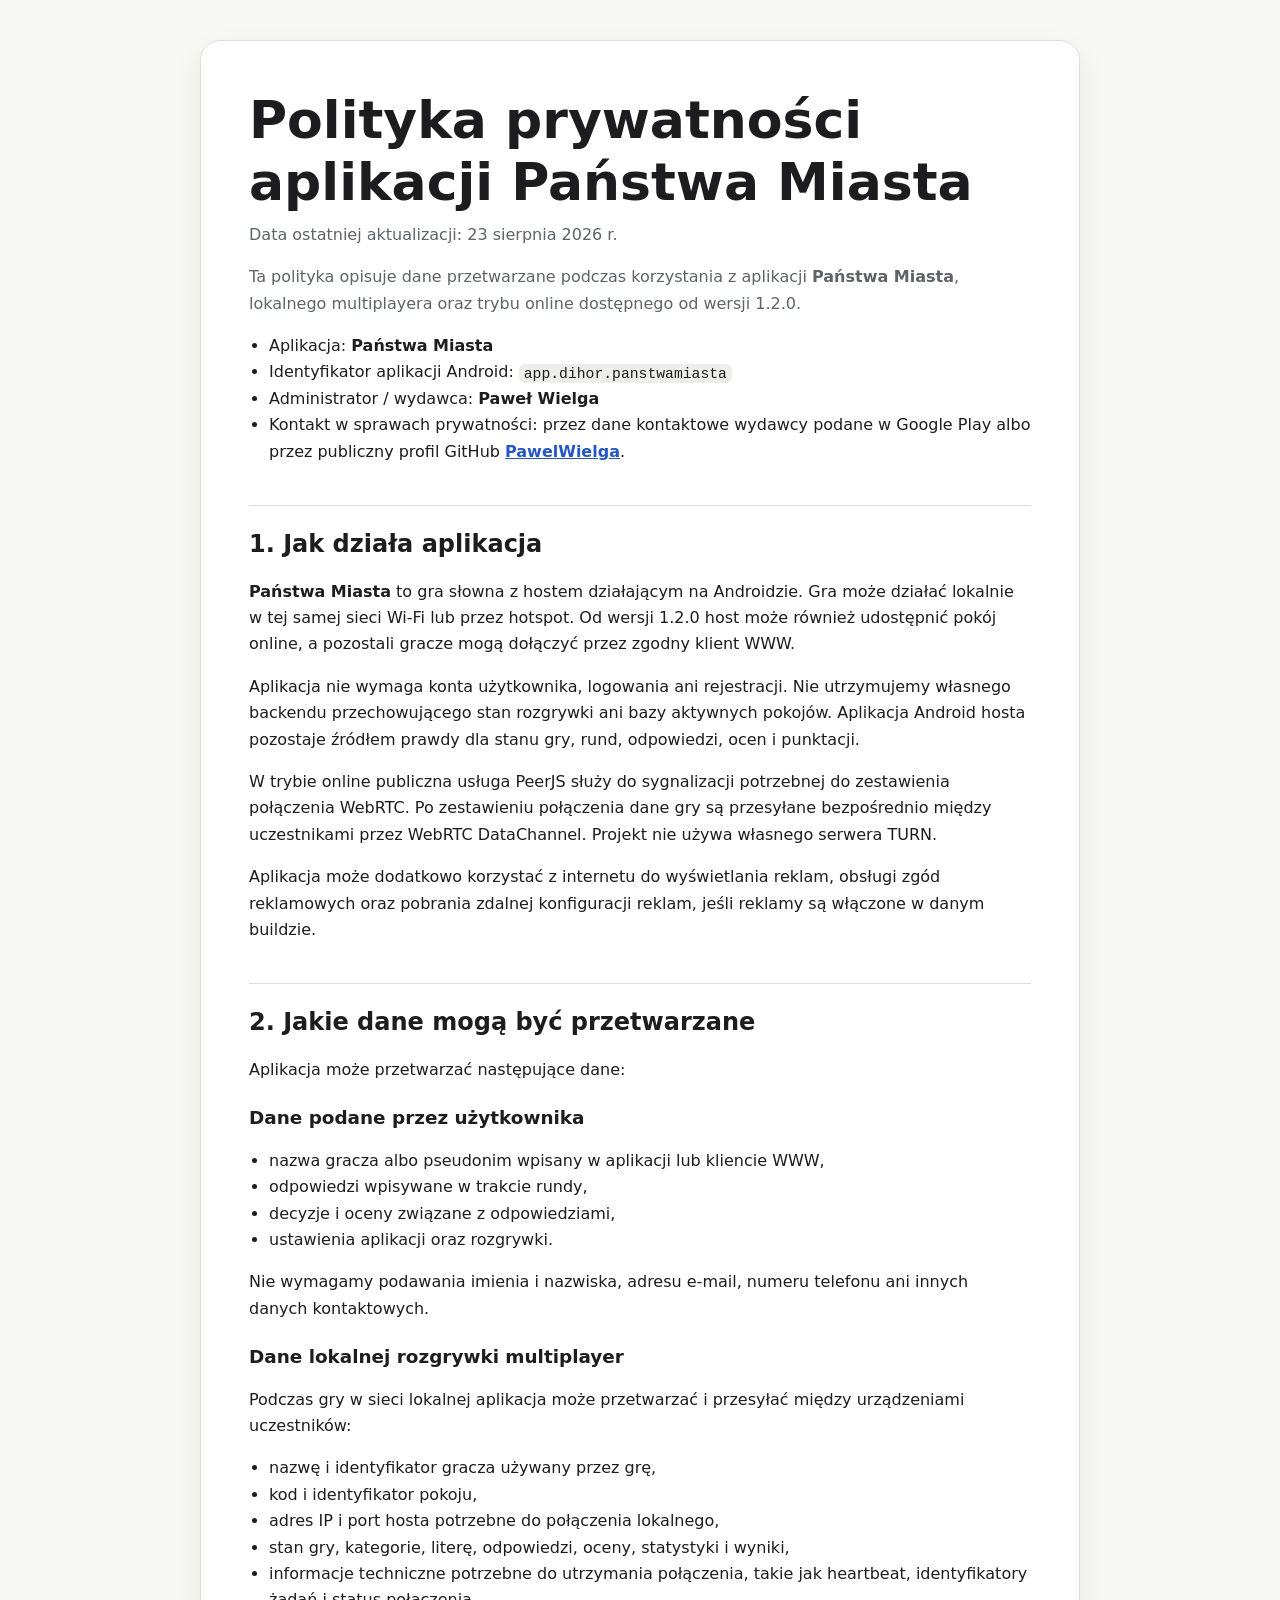
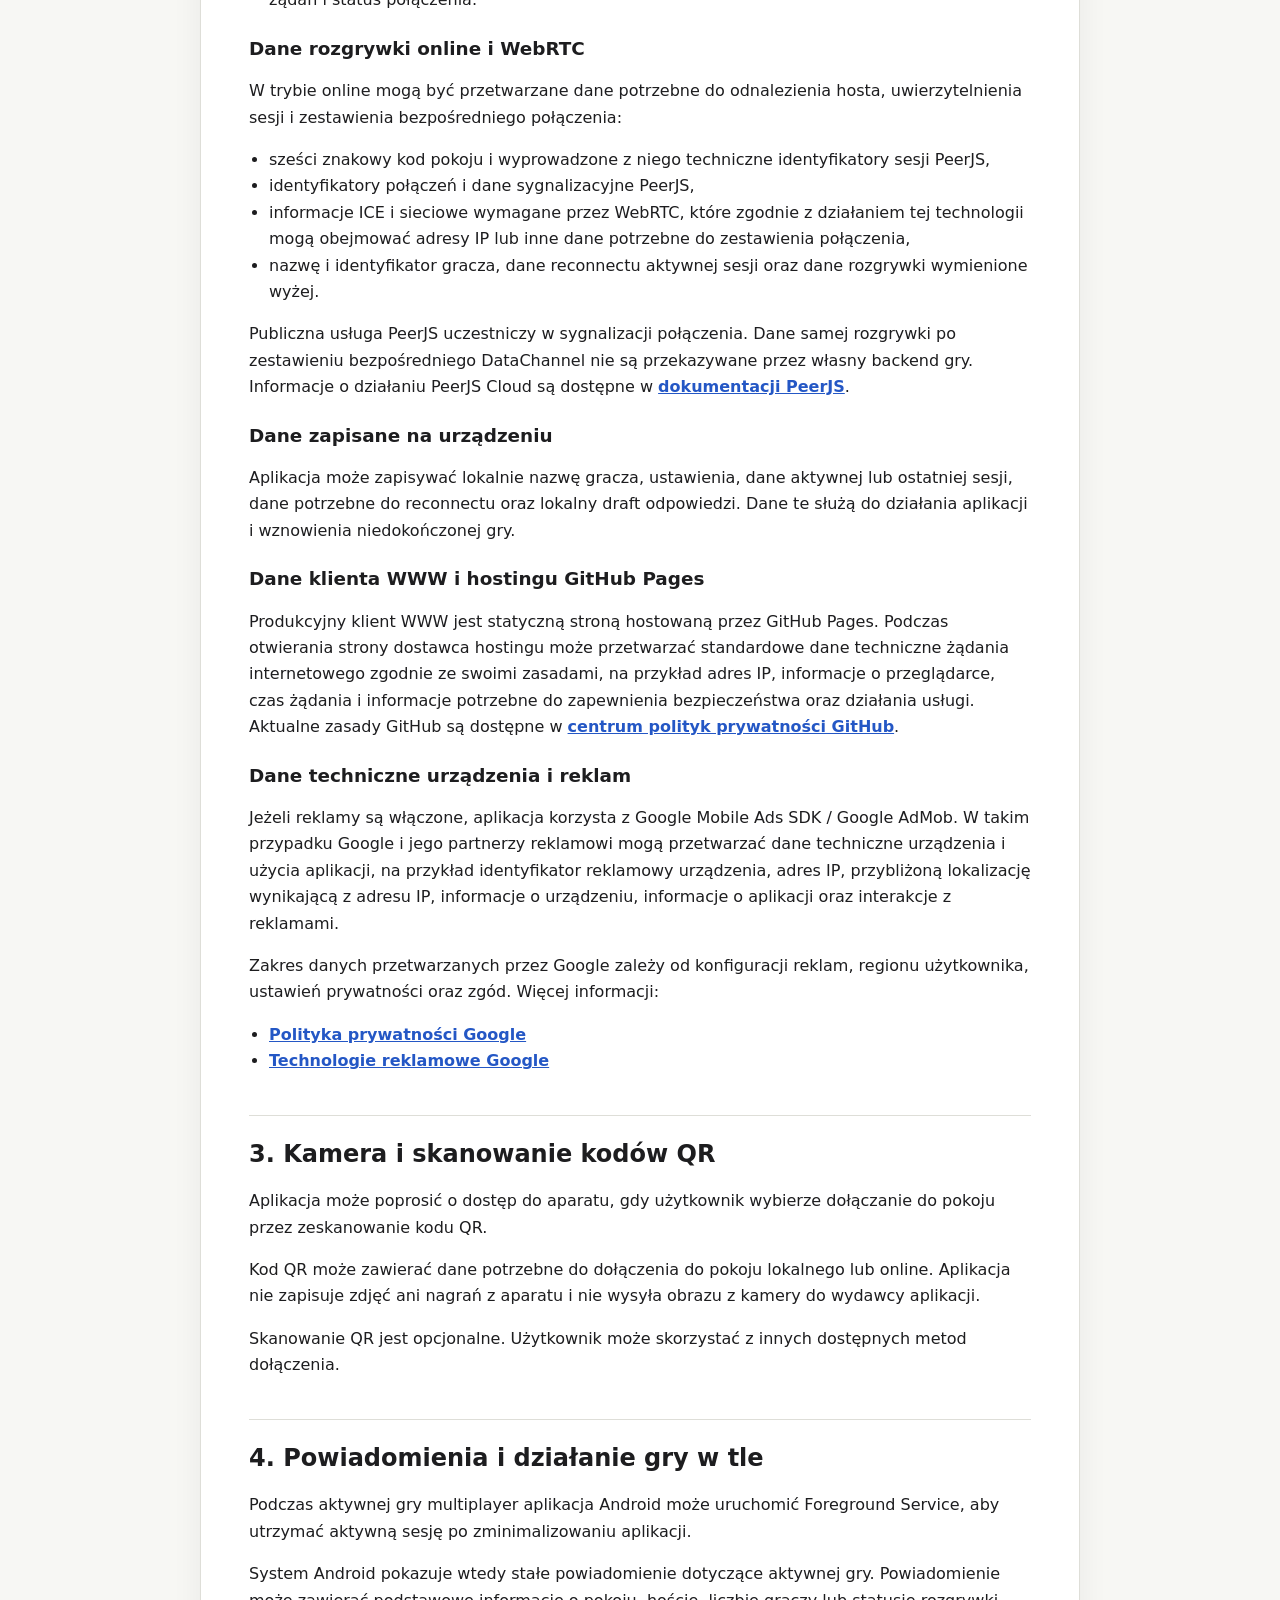
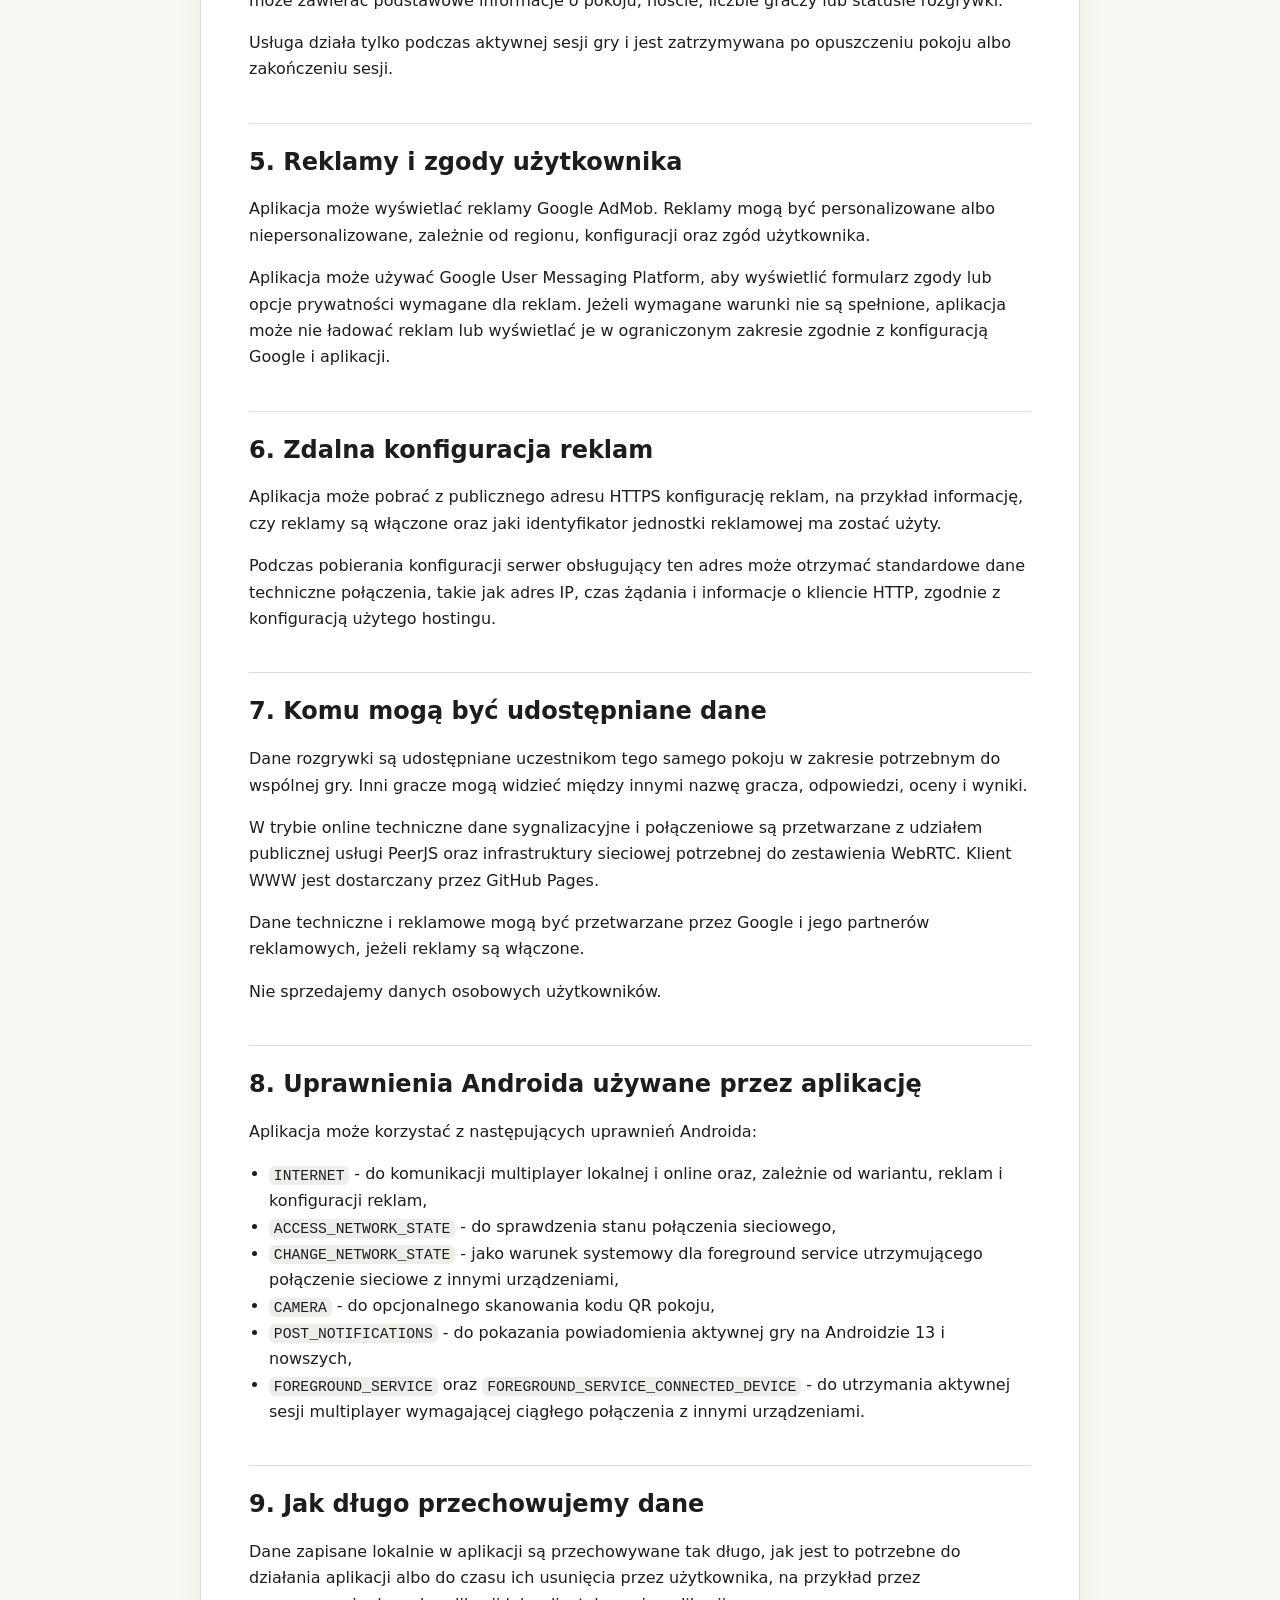
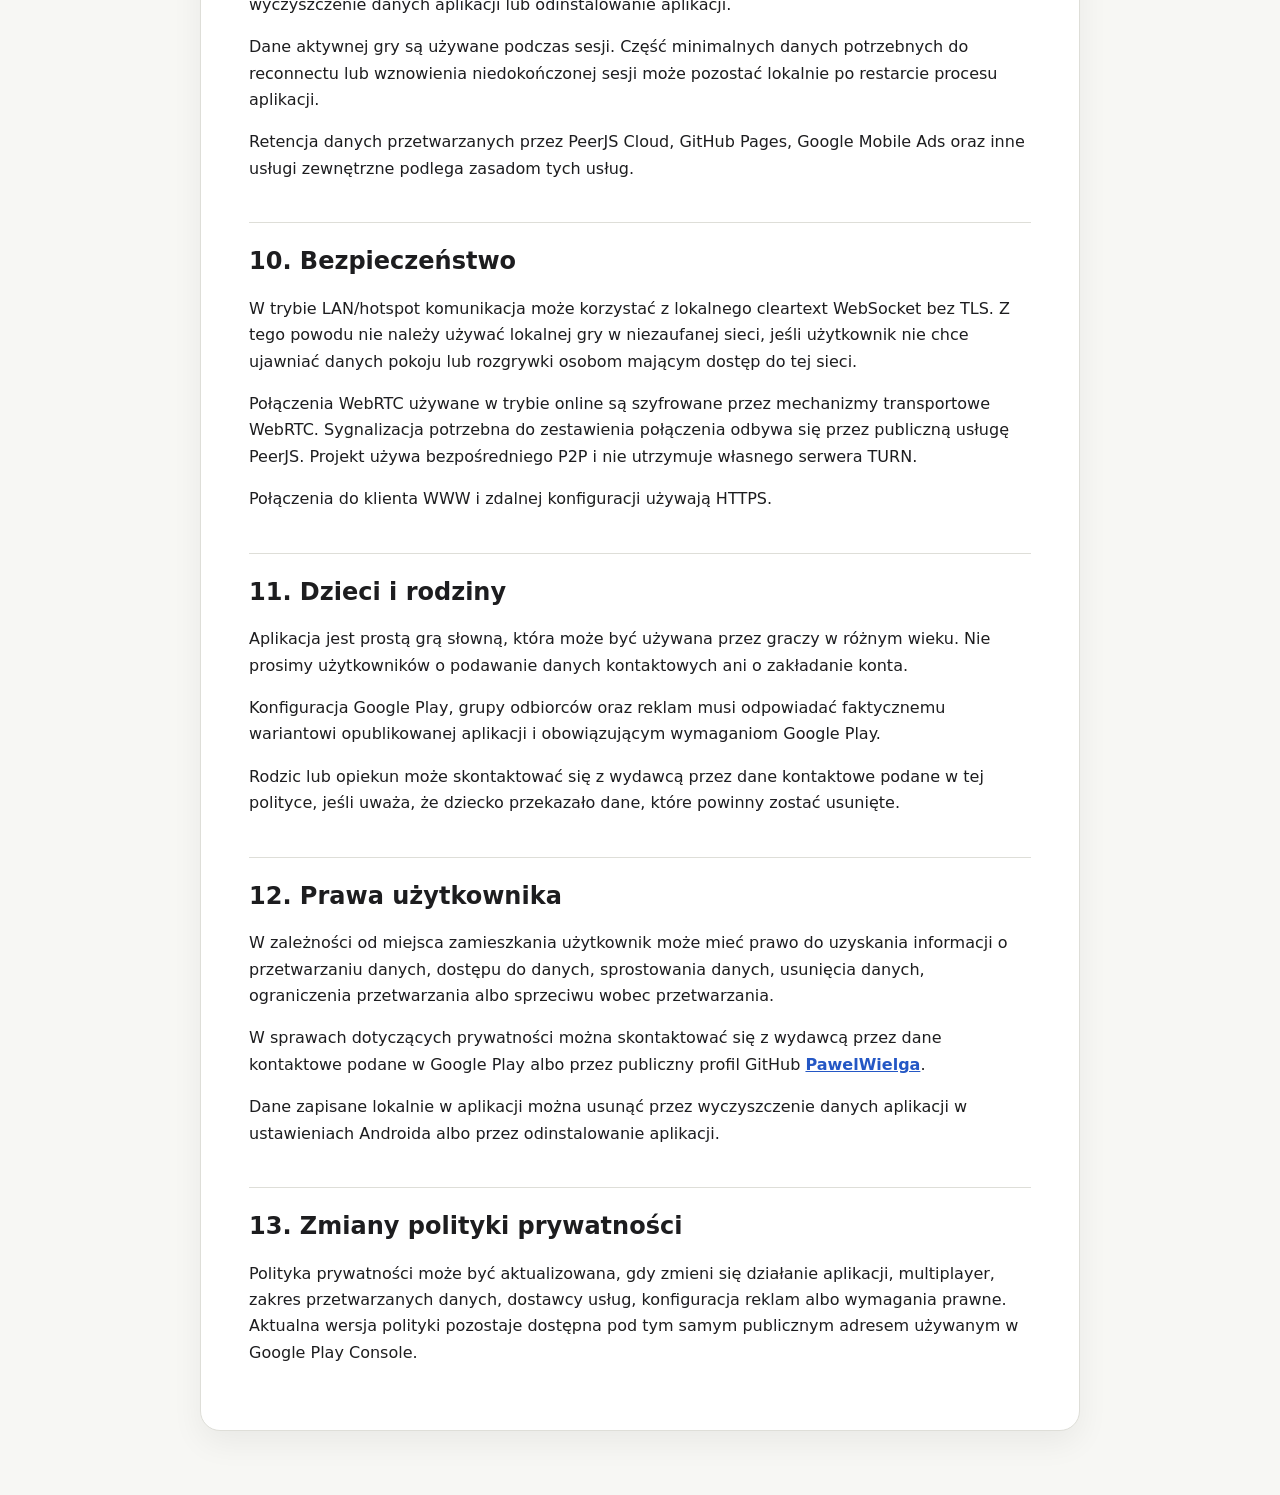
==== commit 76e314ef: "docs(privacy): align foreground service permission" ====
--- a/privacy-policy/index.html
+++ b/privacy-policy/index.html
@@ -200,9 +200,10 @@
       <ul>
         <li><code>INTERNET</code> - do komunikacji multiplayer lokalnej i online oraz, zależnie od wariantu, reklam i konfiguracji reklam,</li>
         <li><code>ACCESS_NETWORK_STATE</code> - do sprawdzenia stanu połączenia sieciowego,</li>
+        <li><code>CHANGE_NETWORK_STATE</code> - jako warunek systemowy dla foreground service utrzymującego połączenie sieciowe z innymi urządzeniami,</li>
         <li><code>CAMERA</code> - do opcjonalnego skanowania kodu QR pokoju,</li>
         <li><code>POST_NOTIFICATIONS</code> - do pokazania powiadomienia aktywnej gry na Androidzie 13 i nowszych,</li>
-        <li><code>FOREGROUND_SERVICE</code> oraz <code>FOREGROUND_SERVICE_DATA_SYNC</code> - do utrzymania aktywnej gry multiplayer podczas działania aplikacji w tle.</li>
+        <li><code>FOREGROUND_SERVICE</code> oraz <code>FOREGROUND_SERVICE_CONNECTED_DEVICE</code> - do utrzymania aktywnej sesji multiplayer wymagającej ciągłego połączenia z innymi urządzeniami.</li>
       </ul>
 
       <h2>9. Jak długo przechowujemy dane</h2>
